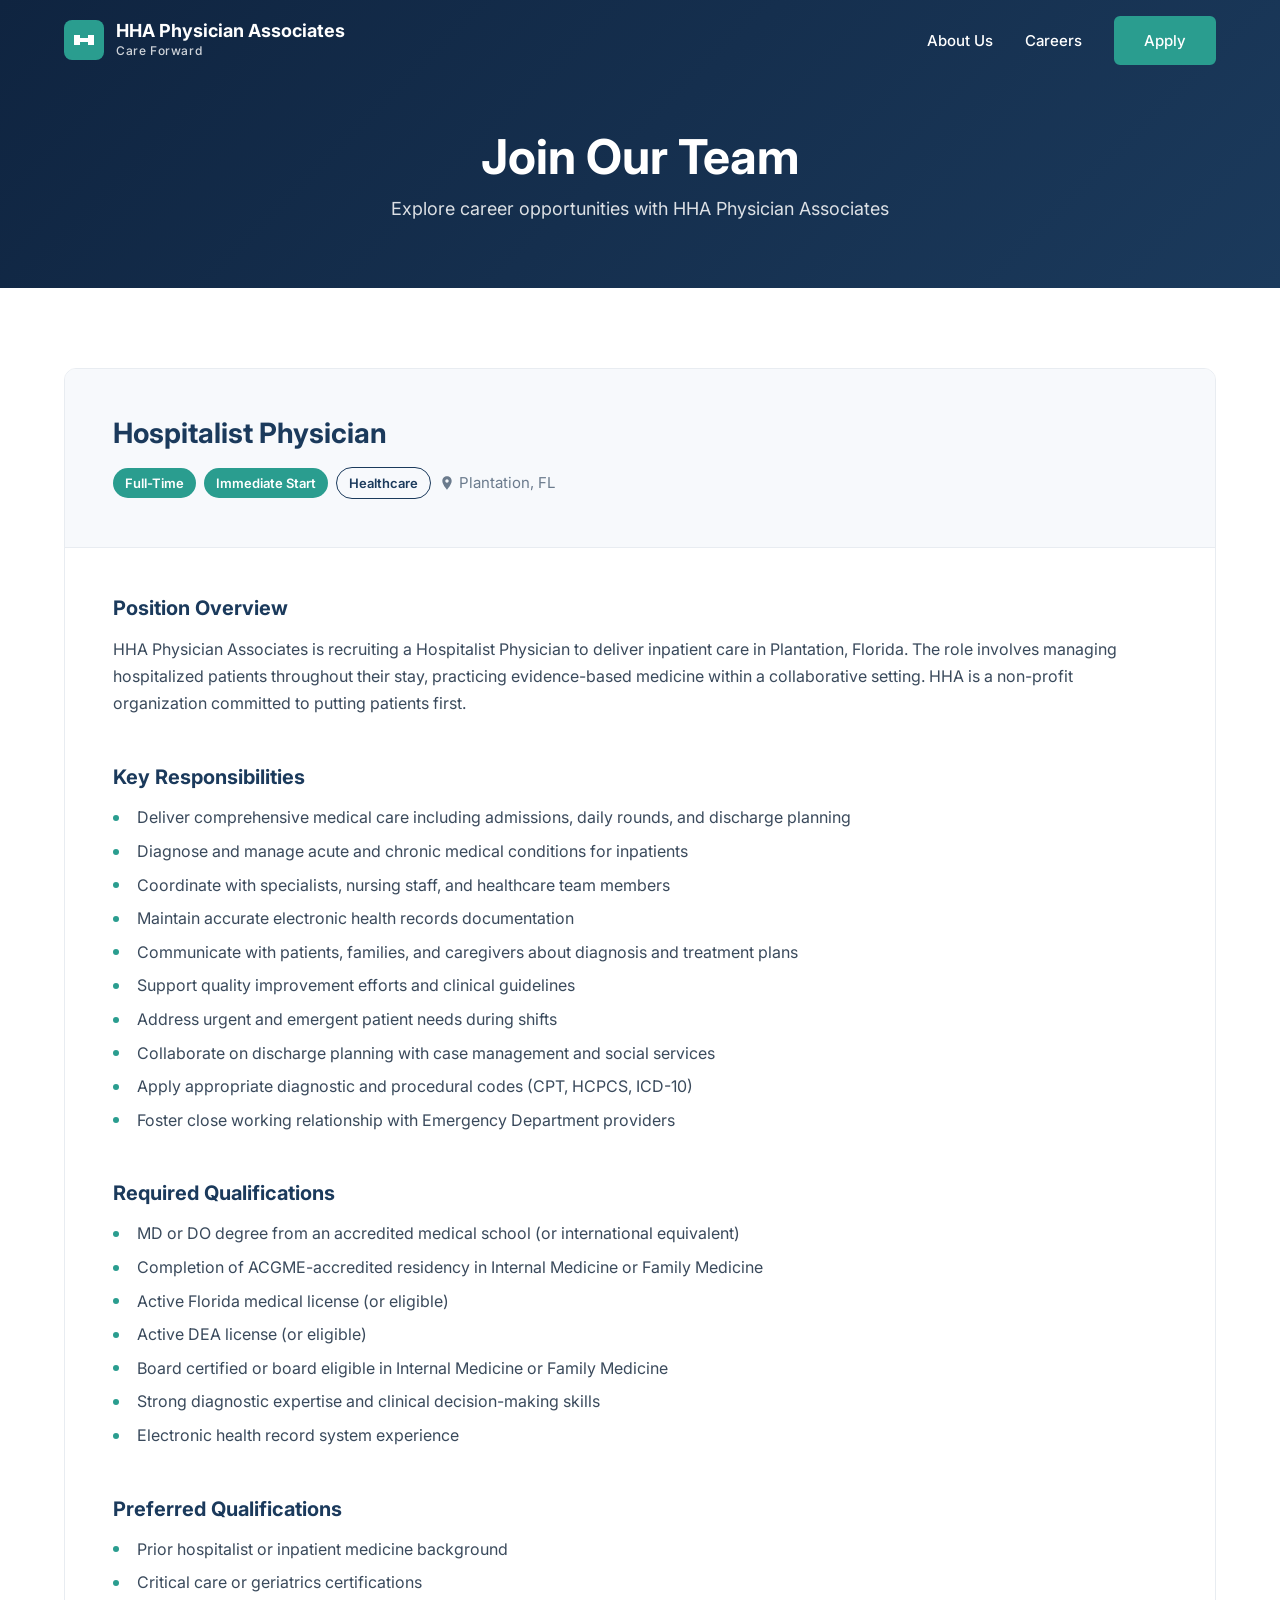
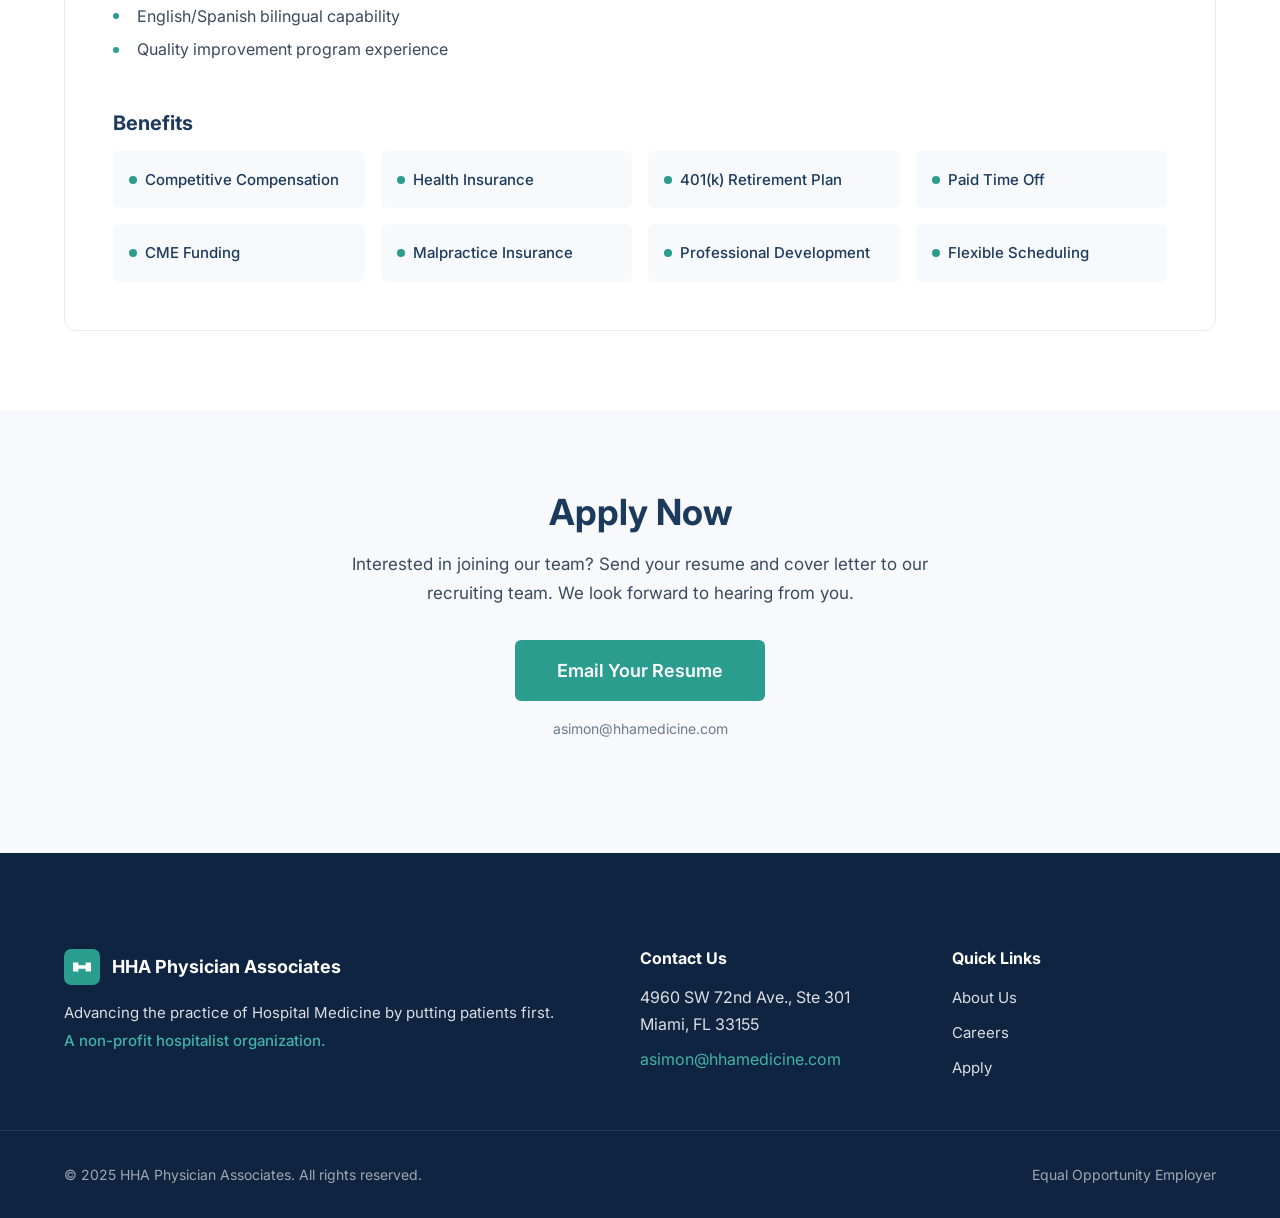
==== careers.html @ b3868b81 "Add HHA Physician Associates website Build a complete static website for HHA Physician Associates, a" ====
<!DOCTYPE html>
<html lang="en">
<head>
  <meta charset="UTF-8">
  <meta name="viewport" content="width=device-width, initial-scale=1.0">
  <meta name="description" content="Join HHA Physician Associates — a non-profit hospitalist group seeking experienced hospital medicine providers in Florida and Texas.">

  <meta property="og:title" content="Careers | HHA Physician Associates">
  <meta property="og:description" content="Join our physician-led, academically minded team. Now hiring hospitalist physicians in Florida and Texas.">
  <meta property="og:type" content="website">

  <link rel="preconnect" href="https://fonts.googleapis.com">
  <link rel="preconnect" href="https://fonts.gstatic.com" crossorigin>
  <link href="https://fonts.googleapis.com/css2?family=Inter:wght@400;500;600;700&display=swap" rel="stylesheet">

  <link rel="stylesheet" href="css/variables.css">
  <link rel="stylesheet" href="css/styles.css">
  <link rel="stylesheet" href="css/responsive.css">

  <title>Careers | HHA Physician Associates</title>
</head>
<body>
  <a href="#main-content" class="skip-link">Skip to main content</a>

  <!-- Header -->
  <header class="site-header scrolled" id="site-header">
    <div class="container header-inner">
      <a href="index.html" class="logo" aria-label="HHA Physician Associates - Home">
        <svg class="logo-icon" width="40" height="40" viewBox="0 0 40 40" fill="none" xmlns="http://www.w3.org/2000/svg" aria-hidden="true">
          <rect width="40" height="40" rx="8" fill="#2A9D8F"/>
          <path d="M10 15h6v10h-6zM24 15h6v10h-6zM16 18h8v4h-8z" fill="white"/>
        </svg>
        <div class="logo-text">
          <span class="logo-name">HHA Physician Associates</span>
          <span class="logo-tagline">Care Forward</span>
        </div>
      </a>

      <button class="nav-toggle" id="nav-toggle" aria-expanded="false" aria-controls="nav-menu" aria-label="Toggle navigation menu">
        <span class="hamburger-line"></span>
        <span class="hamburger-line"></span>
        <span class="hamburger-line"></span>
      </button>

      <nav class="main-nav" id="nav-menu" aria-label="Main navigation">
        <ul class="nav-list">
          <li><a href="index.html#about" class="nav-link">About Us</a></li>
          <li><a href="careers.html" class="nav-link">Careers</a></li>
          <li><a href="#apply" class="nav-link btn btn-accent">Apply</a></li>
        </ul>
      </nav>
    </div>
  </header>

  <main id="main-content">
    <!-- Page Hero -->
    <section class="page-hero">
      <div class="container">
        <h1>Join Our Team</h1>
        <p>Explore career opportunities with HHA Physician Associates</p>
      </div>
    </section>

    <!-- Job Posting -->
    <section class="job-posting">
      <div class="container">
        <article class="job-card">
          <div class="job-header">
            <h2>Hospitalist Physician</h2>
            <div class="job-meta">
              <span class="badge">Full-Time</span>
              <span class="badge">Immediate Start</span>
              <span class="badge badge-outline">Healthcare</span>
              <span class="job-location">
                <svg width="16" height="16" viewBox="0 0 24 24" fill="none" aria-hidden="true">
                  <path d="M12 2C8.13 2 5 5.13 5 9c0 5.25 7 13 7 13s7-7.75 7-13c0-3.87-3.13-7-7-7zm0 9.5c-1.38 0-2.5-1.12-2.5-2.5s1.12-2.5 2.5-2.5 2.5 1.12 2.5 2.5-1.12 2.5-2.5 2.5z" fill="#6B7B8D"/>
                </svg>
                Plantation, FL
              </span>
            </div>
          </div>

          <div class="job-body">
            <h3>Position Overview</h3>
            <p style="color: var(--color-dark-gray); margin-bottom: var(--space-lg); line-height: 1.7;">
              HHA Physician Associates is recruiting a Hospitalist Physician to deliver inpatient care in Plantation, Florida. The role involves managing hospitalized patients throughout their stay, practicing evidence-based medicine within a collaborative setting. HHA is a non-profit organization committed to putting patients first.
            </p>

            <h3>Key Responsibilities</h3>
            <ul>
              <li>Deliver comprehensive medical care including admissions, daily rounds, and discharge planning</li>
              <li>Diagnose and manage acute and chronic medical conditions for inpatients</li>
              <li>Coordinate with specialists, nursing staff, and healthcare team members</li>
              <li>Maintain accurate electronic health records documentation</li>
              <li>Communicate with patients, families, and caregivers about diagnosis and treatment plans</li>
              <li>Support quality improvement efforts and clinical guidelines</li>
              <li>Address urgent and emergent patient needs during shifts</li>
              <li>Collaborate on discharge planning with case management and social services</li>
              <li>Apply appropriate diagnostic and procedural codes (CPT, HCPCS, ICD-10)</li>
              <li>Foster close working relationship with Emergency Department providers</li>
            </ul>

            <h3>Required Qualifications</h3>
            <ul>
              <li>MD or DO degree from an accredited medical school (or international equivalent)</li>
              <li>Completion of ACGME-accredited residency in Internal Medicine or Family Medicine</li>
              <li>Active Florida medical license (or eligible)</li>
              <li>Active DEA license (or eligible)</li>
              <li>Board certified or board eligible in Internal Medicine or Family Medicine</li>
              <li>Strong diagnostic expertise and clinical decision-making skills</li>
              <li>Electronic health record system experience</li>
            </ul>

            <h3>Preferred Qualifications</h3>
            <ul>
              <li>Prior hospitalist or inpatient medicine background</li>
              <li>Critical care or geriatrics certifications</li>
              <li>English/Spanish bilingual capability</li>
              <li>Quality improvement program experience</li>
            </ul>

            <h3>Benefits</h3>
            <div class="benefits-grid">
              <div class="benefit-item">Competitive Compensation</div>
              <div class="benefit-item">Health Insurance</div>
              <div class="benefit-item">401(k) Retirement Plan</div>
              <div class="benefit-item">Paid Time Off</div>
              <div class="benefit-item">CME Funding</div>
              <div class="benefit-item">Malpractice Insurance</div>
              <div class="benefit-item">Professional Development</div>
              <div class="benefit-item">Flexible Scheduling</div>
            </div>
          </div>
        </article>
      </div>
    </section>

    <!-- Apply Section -->
    <section class="apply-section" id="apply">
      <div class="container">
        <div class="apply-content">
          <h2>Apply Now</h2>
          <p>Interested in joining our team? Send your resume and cover letter to our recruiting team. We look forward to hearing from you.</p>
          <a href="mailto:asimon@hhamedicine.com?subject=Hospitalist%20Physician%20Application" class="btn btn-accent btn-lg">
            Email Your Resume
          </a>
          <p style="margin-top: var(--space-md); font-size: 0.875rem; color: var(--color-medium-gray);">
            asimon@hhamedicine.com
          </p>
        </div>
      </div>
    </section>
  </main>

  <!-- Footer -->
  <footer class="site-footer">
    <div class="container footer-grid">
      <div class="footer-brand">
        <a href="index.html" class="footer-logo" aria-label="HHA Physician Associates - Home">
          <svg class="logo-icon" width="36" height="36" viewBox="0 0 40 40" fill="none" xmlns="http://www.w3.org/2000/svg" aria-hidden="true">
            <rect width="40" height="40" rx="8" fill="#2A9D8F"/>
            <path d="M10 15h6v10h-6zM24 15h6v10h-6zM16 18h8v4h-8z" fill="white"/>
          </svg>
          <span>HHA Physician Associates</span>
        </a>
        <p>Advancing the practice of Hospital Medicine by putting patients first.</p>
        <p class="footer-nonprofit">A non-profit hospitalist organization.</p>
      </div>
      <div class="footer-contact">
        <h4>Contact Us</h4>
        <address>
          4960 SW 72nd Ave., Ste 301<br>
          Miami, FL 33155
        </address>
        <a href="mailto:asimon@hhamedicine.com">asimon@hhamedicine.com</a>
      </div>
      <div class="footer-links">
        <h4>Quick Links</h4>
        <ul>
          <li><a href="index.html#about">About Us</a></li>
          <li><a href="careers.html">Careers</a></li>
          <li><a href="#apply">Apply</a></li>
        </ul>
      </div>
    </div>
    <div class="footer-bottom">
      <div class="container footer-bottom-inner">
        <p>&copy; 2025 HHA Physician Associates. All rights reserved.</p>
        <p>Equal Opportunity Employer</p>
      </div>
    </div>
  </footer>

  <script src="js/main.js"></script>
</body>
</html>
---- css/variables.css ----
:root {
  /* Primary - Deep medical blue */
  --color-primary: #1B3A5C;
  --color-primary-light: #2A5A8C;
  --color-primary-dark: #0F2440;

  /* Accent - Teal */
  --color-accent: #2A9D8F;
  --color-accent-light: #40B4A6;
  --color-accent-dark: #1E7A6E;

  /* Neutrals */
  --color-white: #FFFFFF;
  --color-off-white: #F7F9FC;
  --color-light-gray: #E8ECF1;
  --color-medium-gray: #6B7B8D;
  --color-dark-gray: #3A4A5C;
  --color-black: #1A1A2E;

  /* Semantic */
  --color-error: #E74C3C;

  /* Typography */
  --font-heading: 'Inter', 'Segoe UI', system-ui, sans-serif;
  --font-body: 'Inter', 'Segoe UI', system-ui, sans-serif;

  /* Spacing */
  --space-xs: 0.25rem;
  --space-sm: 0.5rem;
  --space-md: 1rem;
  --space-lg: 2rem;
  --space-xl: 3rem;
  --space-2xl: 4rem;
  --space-3xl: 6rem;

  /* Container */
  --container-max: 1200px;
  --container-padding: 1.5rem;

  /* Border radius */
  --radius-sm: 4px;
  --radius-md: 6px;
  --radius-lg: 12px;

  /* Shadows */
  --shadow-sm: 0 1px 3px rgba(0, 0, 0, 0.08);
  --shadow-md: 0 4px 12px rgba(0, 0, 0, 0.1);
  --shadow-lg: 0 8px 30px rgba(0, 0, 0, 0.12);
}
---- css/styles.css ----
/* ============================================
   Reset
   ============================================ */
*, *::before, *::after {
  box-sizing: border-box;
  margin: 0;
  padding: 0;
}

html {
  scroll-behavior: smooth;
  scroll-padding-top: 80px;
}

body {
  font-family: var(--font-body);
  font-size: 1rem;
  line-height: 1.7;
  color: var(--color-black);
  background-color: var(--color-white);
  -webkit-font-smoothing: antialiased;
  -moz-osx-font-smoothing: grayscale;
}

img {
  max-width: 100%;
  height: auto;
  display: block;
}

a {
  color: inherit;
  text-decoration: none;
}

ul {
  list-style: none;
}

h1, h2, h3, h4, h5, h6 {
  font-family: var(--font-heading);
  line-height: 1.2;
  color: var(--color-primary);
}

/* ============================================
   Utilities
   ============================================ */
.container {
  max-width: var(--container-max);
  margin-inline: auto;
  padding-inline: var(--container-padding);
}

.container.narrow {
  max-width: 700px;
}

.skip-link {
  position: absolute;
  top: -100%;
  left: 16px;
  background: var(--color-primary);
  color: var(--color-white);
  padding: 0.75rem 1.5rem;
  border-radius: var(--radius-md);
  z-index: 1000;
  font-weight: 600;
}

.skip-link:focus {
  top: 16px;
}

.section-label {
  display: block;
  font-size: 0.875rem;
  font-weight: 600;
  text-transform: uppercase;
  letter-spacing: 0.1em;
  color: var(--color-accent);
  margin-bottom: var(--space-sm);
}

.section-label-center {
  text-align: center;
}

.section-title-center {
  text-align: center;
  margin-bottom: var(--space-2xl);
}

/* ============================================
   Buttons
   ============================================ */
.btn {
  display: inline-flex;
  align-items: center;
  justify-content: center;
  gap: 0.5rem;
  padding: 0.75rem 1.75rem;
  border-radius: var(--radius-md);
  font-weight: 600;
  font-size: 0.9375rem;
  font-family: var(--font-body);
  text-decoration: none;
  transition: all 0.2s ease;
  cursor: pointer;
  border: 2px solid transparent;
  line-height: 1.4;
}

.btn-lg {
  padding: 0.875rem 2.25rem;
  font-size: 1.0625rem;
}

.btn-accent {
  background: var(--color-accent);
  color: var(--color-white);
  border-color: var(--color-accent);
}

.btn-accent:hover,
.btn-accent:focus-visible {
  background: var(--color-accent-dark);
  border-color: var(--color-accent-dark);
}

.btn-outline {
  background: transparent;
  color: var(--color-primary);
  border-color: var(--color-primary);
}

.btn-outline:hover,
.btn-outline:focus-visible {
  background: var(--color-primary);
  color: var(--color-white);
}

.btn-outline-white {
  background: transparent;
  color: var(--color-white);
  border-color: var(--color-white);
}

.btn-outline-white:hover,
.btn-outline-white:focus-visible {
  background: var(--color-white);
  color: var(--color-primary);
}

/* ============================================
   Header
   ============================================ */
.site-header {
  position: fixed;
  top: 0;
  left: 0;
  right: 0;
  z-index: 100;
  background: transparent;
  transition: background 0.3s ease, box-shadow 0.3s ease;
}

.site-header.scrolled {
  background: var(--color-white);
  box-shadow: var(--shadow-sm);
}

.site-header.scrolled .logo-name,
.site-header.scrolled .logo-tagline {
  color: var(--color-primary);
}

.site-header.scrolled .nav-link {
  color: var(--color-black);
}

.site-header.scrolled .nav-link:hover,
.site-header.scrolled .nav-link:focus-visible {
  color: var(--color-accent);
}

.site-header.scrolled .nav-link.btn.btn-accent {
  color: var(--color-white);
}

.site-header.scrolled .hamburger-line {
  background: var(--color-primary);
}

.header-inner {
  display: flex;
  align-items: center;
  justify-content: space-between;
  padding-block: 1rem;
}

/* Logo */
.logo {
  display: flex;
  align-items: center;
  gap: 0.75rem;
  text-decoration: none;
  z-index: 101;
}

.logo-text {
  display: flex;
  flex-direction: column;
}

.logo-name {
  font-size: 1.125rem;
  font-weight: 700;
  color: var(--color-white);
  line-height: 1.2;
  transition: color 0.3s ease;
}

.logo-tagline {
  font-size: 0.75rem;
  font-weight: 500;
  color: rgba(255, 255, 255, 0.8);
  letter-spacing: 0.05em;
  transition: color 0.3s ease;
}

.site-header.scrolled .logo-tagline {
  color: var(--color-accent);
}

/* Navigation */
.nav-toggle {
  display: flex;
  flex-direction: column;
  gap: 5px;
  background: none;
  border: none;
  cursor: pointer;
  padding: 8px;
  z-index: 101;
}

.hamburger-line {
  width: 24px;
  height: 2px;
  background: var(--color-white);
  transition: all 0.3s ease;
}

.nav-open .hamburger-line:nth-child(1) {
  transform: rotate(45deg) translate(5px, 5px);
}

.nav-open .hamburger-line:nth-child(2) {
  opacity: 0;
}

.nav-open .hamburger-line:nth-child(3) {
  transform: rotate(-45deg) translate(5px, -5px);
}

.main-nav {
  display: none;
}

.nav-list {
  display: flex;
  flex-direction: column;
  align-items: center;
  gap: var(--space-lg);
}

.nav-link {
  font-weight: 500;
  font-size: 1rem;
  color: var(--color-white);
  transition: color 0.2s ease;
}

.nav-link:hover,
.nav-link:focus-visible {
  color: var(--color-accent-light);
}

/* Mobile nav open state */
.nav-open .main-nav {
  display: flex;
  position: fixed;
  top: 0;
  left: 0;
  right: 0;
  bottom: 0;
  background: var(--color-primary-dark);
  align-items: center;
  justify-content: center;
  z-index: 100;
}

.nav-open .nav-link {
  font-size: 1.5rem;
  color: var(--color-white);
}

.nav-open .hamburger-line {
  background: var(--color-white);
}

/* ============================================
   Hero
   ============================================ */
.hero {
  position: relative;
  min-height: 100vh;
  display: flex;
  align-items: center;
  background: linear-gradient(135deg, var(--color-primary-dark) 0%, var(--color-primary) 50%, var(--color-primary-light) 100%);
  overflow: hidden;
}

.hero-overlay {
  position: absolute;
  inset: 0;
  background: url('data:image/svg+xml,<svg xmlns="http://www.w3.org/2000/svg" viewBox="0 0 1440 320"><path fill="rgba(255,255,255,0.03)" d="M0,96L48,112C96,128,192,160,288,160C384,160,480,128,576,122.7C672,117,768,139,864,149.3C960,160,1056,160,1152,138.7C1248,117,1344,75,1392,53.3L1440,32L1440,320L1392,320C1344,320,1248,320,1152,320C1056,320,960,320,864,320C768,320,672,320,576,320C480,320,384,320,288,320C192,320,96,320,48,320L0,320Z"></path></svg>') no-repeat bottom;
  background-size: cover;
  opacity: 0.5;
}

.hero-content {
  position: relative;
  z-index: 1;
  max-width: 750px;
  padding-block: 8rem 6rem;
}

.hero h1 {
  font-size: clamp(2.25rem, 5vw, 3.75rem);
  font-weight: 700;
  color: var(--color-white);
  margin-bottom: var(--space-md);
  line-height: 1.15;
}

.hero-tagline {
  font-size: clamp(1.125rem, 2vw, 1.375rem);
  color: rgba(255, 255, 255, 0.9);
  margin-bottom: var(--space-xl);
  line-height: 1.6;
}

.hero-actions {
  display: flex;
  flex-wrap: wrap;
  gap: var(--space-md);
}

/* ============================================
   About Section
   ============================================ */
.about {
  padding: var(--space-3xl) 0;
  background: var(--color-off-white);
}

.two-column {
  display: grid;
  grid-template-columns: 1fr;
  gap: var(--space-2xl);
  align-items: center;
}

.about h2 {
  font-size: clamp(1.75rem, 3.5vw, 2.5rem);
  margin-bottom: var(--space-lg);
}

.about p {
  margin-bottom: var(--space-md);
  color: var(--color-dark-gray);
  font-size: 1.0625rem;
}

.about blockquote {
  border-left: 4px solid var(--color-accent);
  padding-left: var(--space-lg);
  margin-top: var(--space-lg);
  font-style: italic;
}

.about blockquote p {
  font-size: 1.1875rem;
  color: var(--color-primary);
  line-height: 1.6;
  margin-bottom: 0;
}

/* Image placeholder */
.image-placeholder {
  background: linear-gradient(135deg, var(--color-light-gray) 0%, var(--color-off-white) 100%);
  border-radius: var(--radius-lg);
  display: flex;
  flex-direction: column;
  align-items: center;
  justify-content: center;
  gap: var(--space-md);
  min-height: 350px;
  color: var(--color-medium-gray);
  font-size: 0.875rem;
  border: 2px dashed var(--color-light-gray);
}

/* ============================================
   Values Section
   ============================================ */
.values {
  padding: var(--space-3xl) 0;
  background: var(--color-white);
}

.values h2 {
  font-size: clamp(1.75rem, 3.5vw, 2.5rem);
}

.values-grid {
  display: grid;
  grid-template-columns: 1fr;
  gap: var(--space-lg);
}

.value-card {
  background: var(--color-white);
  border: 1px solid var(--color-light-gray);
  border-radius: var(--radius-lg);
  padding: var(--space-xl);
  transition: transform 0.2s ease, box-shadow 0.2s ease;
}

.value-card:hover {
  transform: translateY(-4px);
  box-shadow: var(--shadow-lg);
}

.value-icon {
  margin-bottom: var(--space-md);
}

.value-card h3 {
  font-size: 1.25rem;
  margin-bottom: var(--space-sm);
  color: var(--color-primary);
}

.value-card p {
  color: var(--color-dark-gray);
  font-size: 0.9375rem;
  line-height: 1.7;
}

/* ============================================
   Join Section
   ============================================ */
.join {
  padding: var(--space-3xl) 0;
  background: var(--color-off-white);
}

.join h2 {
  font-size: clamp(1.75rem, 3.5vw, 2.5rem);
  margin-bottom: var(--space-lg);
}

.join p {
  margin-bottom: var(--space-md);
  color: var(--color-dark-gray);
  font-size: 1.0625rem;
}

.join-actions {
  display: flex;
  flex-wrap: wrap;
  gap: var(--space-md);
  margin-top: var(--space-lg);
}

.two-column.reverse {
  direction: ltr;
}

/* ============================================
   Footer
   ============================================ */
.site-footer {
  background: var(--color-primary-dark);
  color: rgba(255, 255, 255, 0.85);
  padding-top: var(--space-3xl);
}

.footer-grid {
  display: grid;
  grid-template-columns: 1fr;
  gap: var(--space-xl);
  padding-bottom: var(--space-xl);
}

.footer-logo {
  display: flex;
  align-items: center;
  gap: 0.75rem;
  font-size: 1.125rem;
  font-weight: 700;
  color: var(--color-white);
  margin-bottom: var(--space-md);
}

.footer-brand p {
  font-size: 0.9375rem;
  line-height: 1.6;
  margin-bottom: var(--space-xs);
}

.footer-nonprofit {
  color: var(--color-accent-light);
  font-weight: 500;
}

.footer-contact h4,
.footer-links h4 {
  color: var(--color-white);
  font-size: 1rem;
  margin-bottom: var(--space-md);
}

.footer-contact address {
  font-style: normal;
  margin-bottom: var(--space-sm);
  line-height: 1.7;
}

.footer-contact a {
  color: var(--color-accent-light);
  transition: color 0.2s ease;
}

.footer-contact a:hover {
  color: var(--color-white);
}

.footer-links ul {
  display: flex;
  flex-direction: column;
  gap: var(--space-sm);
}

.footer-links a {
  color: rgba(255, 255, 255, 0.85);
  transition: color 0.2s ease;
  font-size: 0.9375rem;
}

.footer-links a:hover {
  color: var(--color-accent-light);
}

.footer-bottom {
  border-top: 1px solid rgba(255, 255, 255, 0.1);
  padding: var(--space-lg) 0;
}

.footer-bottom-inner {
  display: flex;
  flex-direction: column;
  gap: var(--space-xs);
  font-size: 0.875rem;
  color: rgba(255, 255, 255, 0.6);
}

/* ============================================
   Careers Page Styles
   ============================================ */
.page-hero {
  background: linear-gradient(135deg, var(--color-primary-dark) 0%, var(--color-primary) 100%);
  padding: 8rem 0 4rem;
  text-align: center;
}

.page-hero h1 {
  font-size: clamp(2rem, 4vw, 3rem);
  color: var(--color-white);
  margin-bottom: var(--space-sm);
}

.page-hero p {
  color: rgba(255, 255, 255, 0.85);
  font-size: 1.125rem;
}

/* Job posting */
.job-posting {
  padding: var(--space-3xl) 0;
}

.job-card {
  background: var(--color-white);
  border: 1px solid var(--color-light-gray);
  border-radius: var(--radius-lg);
  overflow: hidden;
}

.job-header {
  background: var(--color-off-white);
  padding: var(--space-xl);
  border-bottom: 1px solid var(--color-light-gray);
}

.job-header h2 {
  font-size: 1.75rem;
  margin-bottom: var(--space-md);
}

.job-meta {
  display: flex;
  flex-wrap: wrap;
  gap: var(--space-sm);
  align-items: center;
}

.badge {
  display: inline-block;
  background: var(--color-accent);
  color: var(--color-white);
  padding: 0.25rem 0.75rem;
  border-radius: 20px;
  font-size: 0.8125rem;
  font-weight: 600;
}

.badge-outline {
  background: transparent;
  border: 1px solid var(--color-primary);
  color: var(--color-primary);
}

.job-location {
  display: flex;
  align-items: center;
  gap: 0.25rem;
  color: var(--color-medium-gray);
  font-size: 0.9375rem;
}

.job-body {
  padding: var(--space-xl);
}

.job-body h3 {
  font-size: 1.25rem;
  margin-bottom: var(--space-md);
  margin-top: var(--space-xl);
  color: var(--color-primary);
}

.job-body h3:first-child {
  margin-top: 0;
}

.job-body ul {
  list-style: none;
  padding: 0;
}

.job-body li {
  position: relative;
  padding-left: 1.5rem;
  margin-bottom: var(--space-sm);
  color: var(--color-dark-gray);
  line-height: 1.6;
}

.job-body li::before {
  content: "";
  position: absolute;
  left: 0;
  top: 0.6em;
  width: 6px;
  height: 6px;
  border-radius: 50%;
  background: var(--color-accent);
}

/* Benefits grid */
.benefits-grid {
  display: grid;
  grid-template-columns: repeat(2, 1fr);
  gap: var(--space-md);
  margin-top: var(--space-md);
}

.benefit-item {
  display: flex;
  align-items: center;
  gap: 0.5rem;
  padding: var(--space-md);
  background: var(--color-off-white);
  border-radius: var(--radius-md);
  font-weight: 500;
  font-size: 0.9375rem;
  color: var(--color-primary);
}

.benefit-item::before {
  content: "";
  display: inline-block;
  width: 8px;
  height: 8px;
  border-radius: 50%;
  background: var(--color-accent);
  flex-shrink: 0;
}

/* Apply section */
.apply-section {
  padding: var(--space-3xl) 0;
  background: var(--color-off-white);
}

.apply-content {
  text-align: center;
  max-width: 600px;
  margin: 0 auto;
}

.apply-content h2 {
  font-size: clamp(1.75rem, 3vw, 2.25rem);
  margin-bottom: var(--space-md);
}

.apply-content p {
  color: var(--color-dark-gray);
  margin-bottom: var(--space-lg);
  font-size: 1.0625rem;
}

.apply-content .btn {
  font-size: 1.125rem;
  padding: 1rem 2.5rem;
}

/* ============================================
   Animations
   ============================================ */
@media (prefers-reduced-motion: reduce) {
  *, *::before, *::after {
    animation-duration: 0.01ms !important;
    transition-duration: 0.01ms !important;
    scroll-behavior: auto !important;
  }
}
---- css/responsive.css ----
/* ============================================
   Responsive Styles - Mobile First
   ============================================ */

/* ---- Tablet (768px+) ---- */
@media (min-width: 768px) {
  /* Navigation */
  .nav-toggle {
    display: none;
  }

  .main-nav {
    display: flex;
  }

  .nav-list {
    flex-direction: row;
    gap: var(--space-lg);
  }

  .nav-link {
    font-size: 0.9375rem;
  }

  /* Two-column layout */
  .two-column {
    grid-template-columns: 1fr 1fr;
  }

  .two-column.reverse {
    grid-template-columns: 1fr 1fr;
  }

  .two-column.reverse .text-content {
    order: 2;
  }

  .two-column.reverse .image-content {
    order: 1;
  }

  /* Values grid */
  .values-grid {
    grid-template-columns: repeat(2, 1fr);
  }

  /* Footer */
  .footer-grid {
    grid-template-columns: 2fr 1fr 1fr;
  }

  .footer-bottom-inner {
    flex-direction: row;
    justify-content: space-between;
  }

  /* Benefits grid */
  .benefits-grid {
    grid-template-columns: repeat(2, 1fr);
  }
}

/* ---- Desktop (1024px+) ---- */
@media (min-width: 1024px) {
  /* Values grid */
  .values-grid {
    grid-template-columns: repeat(3, 1fr);
  }

  /* Hero */
  .hero-content {
    padding-block: 10rem 8rem;
  }

  /* Sections */
  .about,
  .values,
  .join,
  .job-posting,
  .apply-section {
    padding: 5rem 0;
  }

  /* Benefits grid on desktop */
  .benefits-grid {
    grid-template-columns: repeat(4, 1fr);
  }
}

/* ---- Large Desktop (1440px+) ---- */
@media (min-width: 1440px) {
  .container {
    padding-inline: 2rem;
  }
}
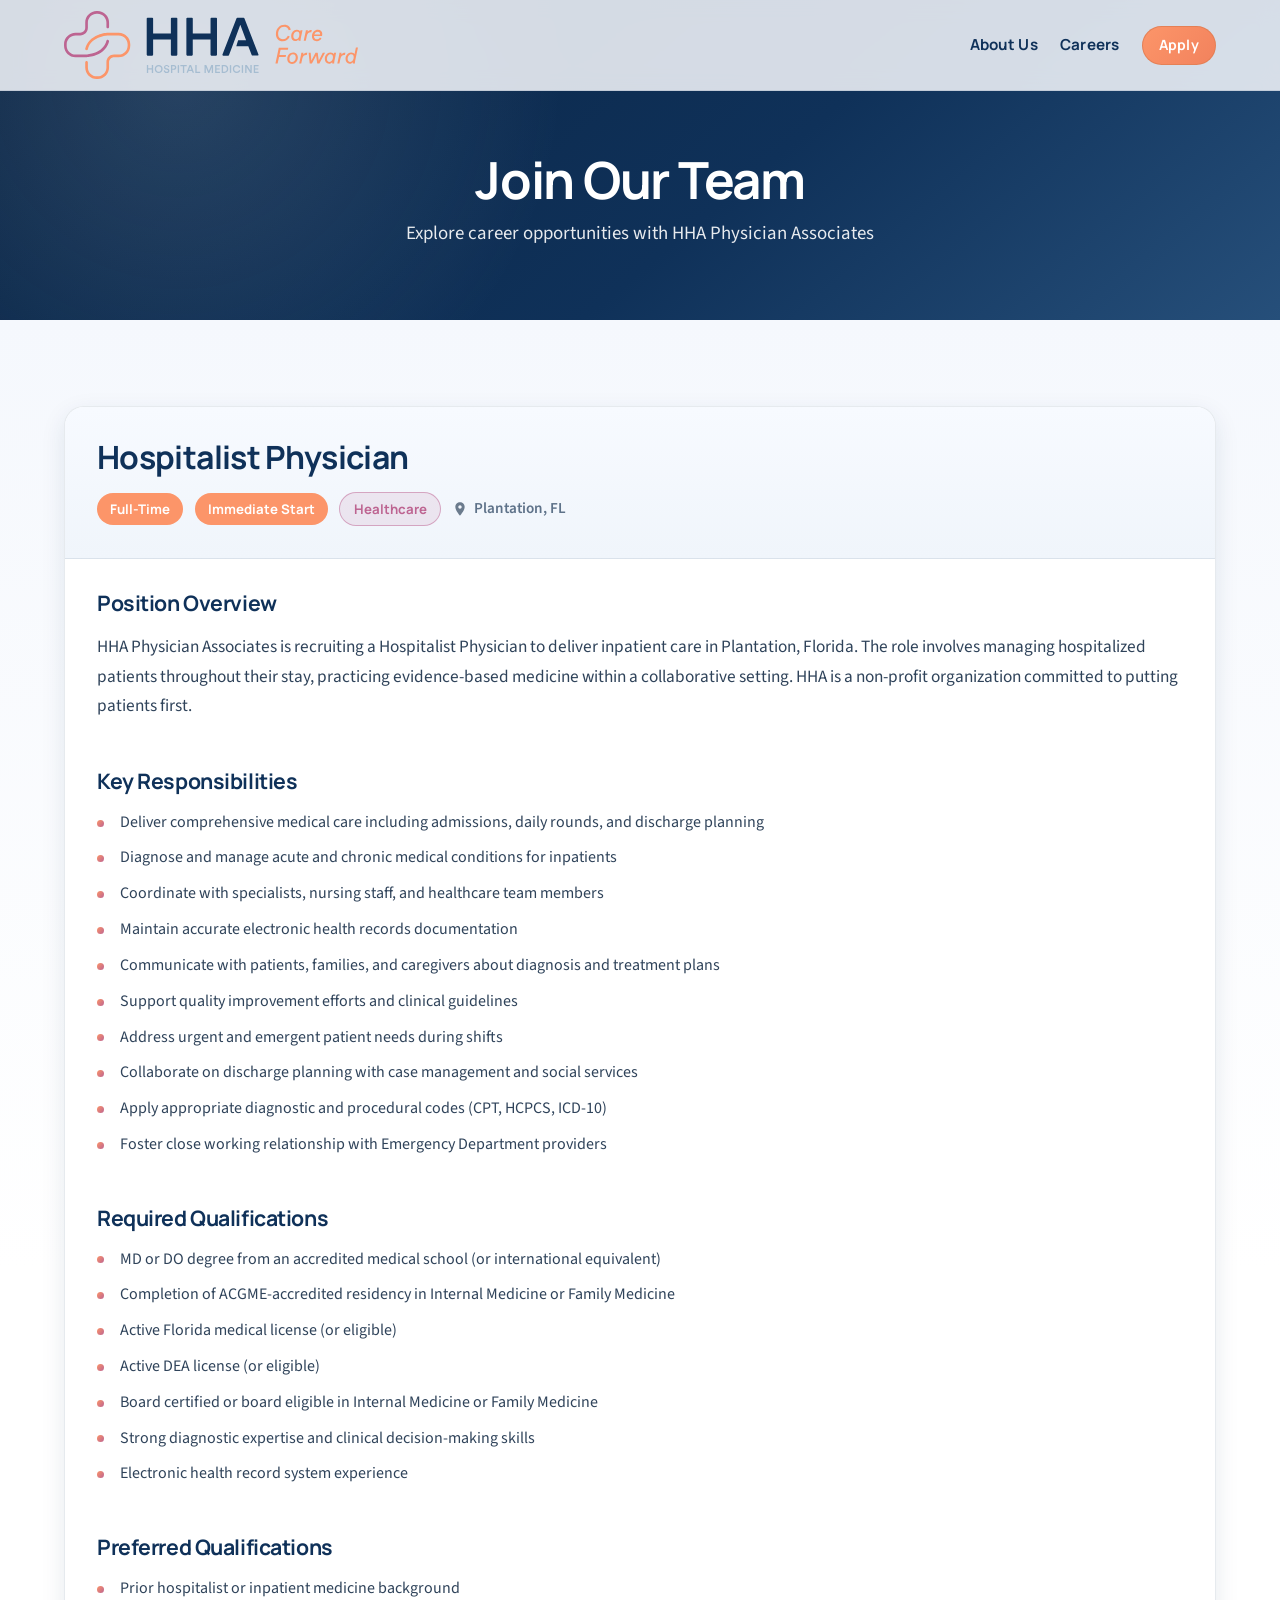
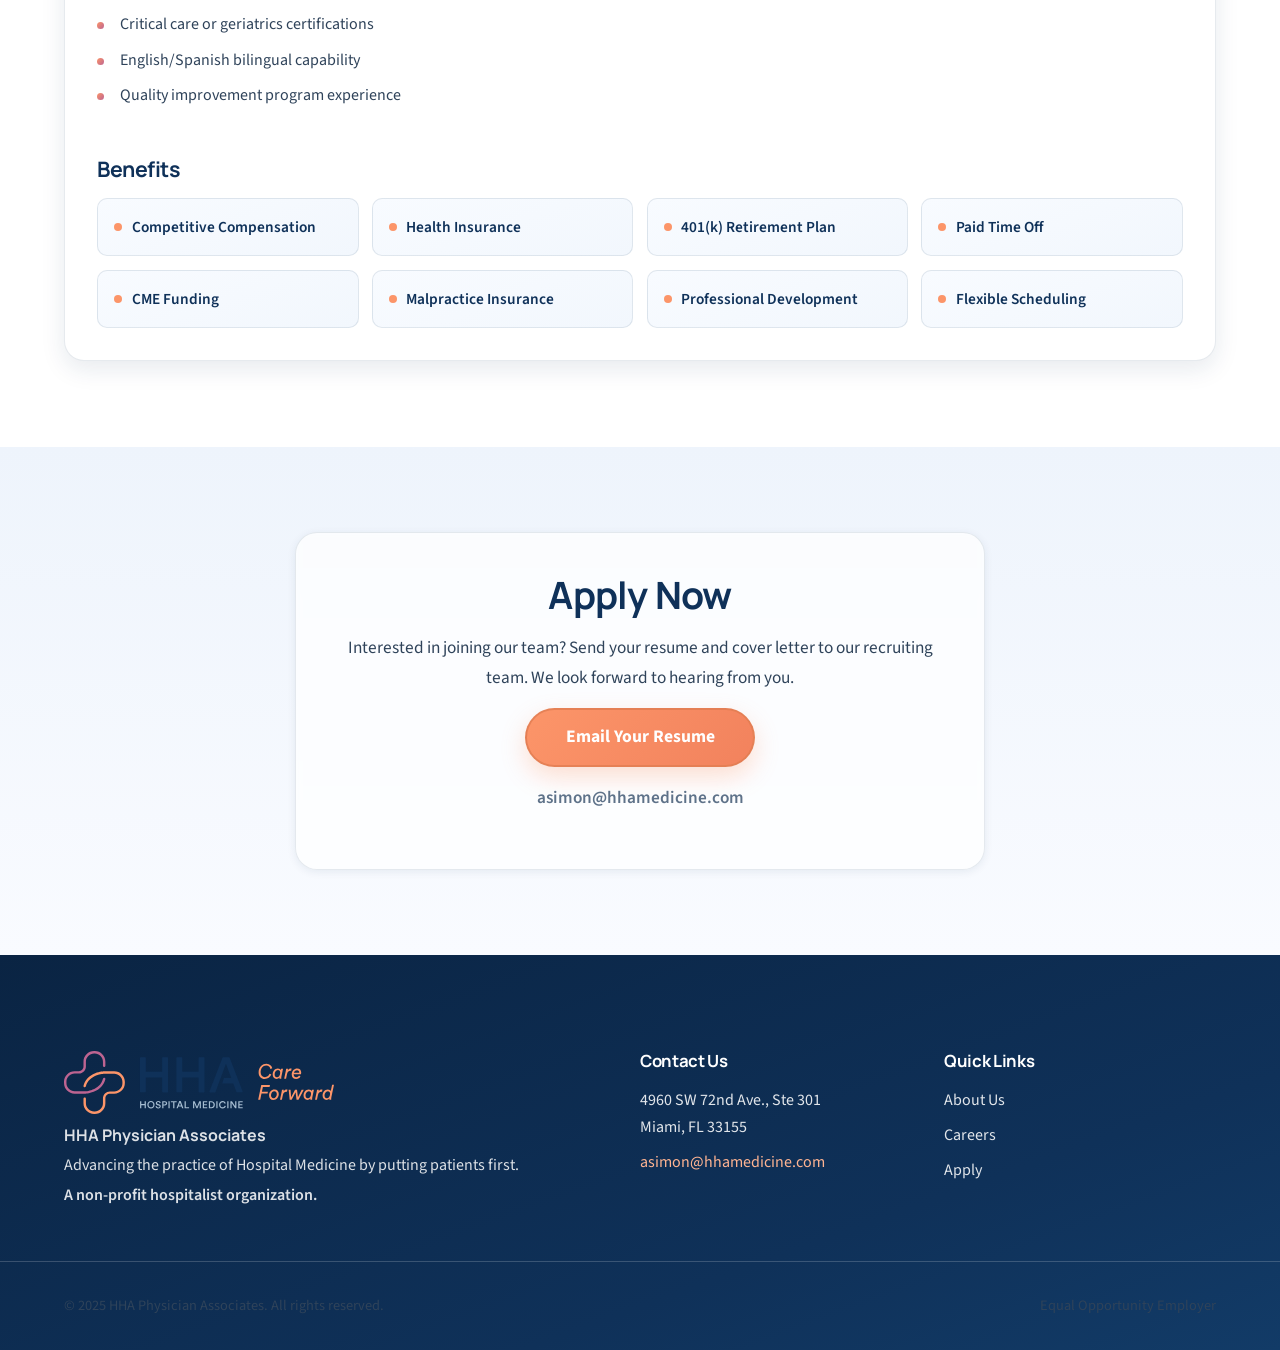
==== commit 8b5bcd43: "Add official HHA logo and professional clinical website refresh" ====
--- a/careers.html
+++ b/careers.html
@@ -11,7 +11,7 @@
 
   <link rel="preconnect" href="https://fonts.googleapis.com">
   <link rel="preconnect" href="https://fonts.gstatic.com" crossorigin>
-  <link href="https://fonts.googleapis.com/css2?family=Inter:wght@400;500;600;700&display=swap" rel="stylesheet">
+  <link href="https://fonts.googleapis.com/css2?family=Manrope:wght@600;700;800&family=Source+Sans+3:wght@400;500;600;700&display=swap" rel="stylesheet">
 
   <link rel="stylesheet" href="css/variables.css">
   <link rel="stylesheet" href="css/styles.css">
@@ -26,14 +26,7 @@
   <header class="site-header scrolled" id="site-header">
     <div class="container header-inner">
       <a href="index.html" class="logo" aria-label="HHA Physician Associates - Home">
-        <svg class="logo-icon" width="40" height="40" viewBox="0 0 40 40" fill="none" xmlns="http://www.w3.org/2000/svg" aria-hidden="true">
-          <rect width="40" height="40" rx="8" fill="#2A9D8F"/>
-          <path d="M10 15h6v10h-6zM24 15h6v10h-6zM16 18h8v4h-8z" fill="white"/>
-        </svg>
-        <div class="logo-text">
-          <span class="logo-name">HHA Physician Associates</span>
-          <span class="logo-tagline">Care Forward</span>
-        </div>
+        <img src="assets/images/HHA_LOGO.svg" class="logo-image" alt="HHA Physician Associates logo">
       </a>
 
       <button class="nav-toggle" id="nav-toggle" aria-expanded="false" aria-controls="nav-menu" aria-label="Toggle navigation menu">
@@ -82,7 +75,7 @@
 
           <div class="job-body">
             <h3>Position Overview</h3>
-            <p style="color: var(--color-dark-gray); margin-bottom: var(--space-lg); line-height: 1.7;">
+            <p class="job-intro">
               HHA Physician Associates is recruiting a Hospitalist Physician to deliver inpatient care in Plantation, Florida. The role involves managing hospitalized patients throughout their stay, practicing evidence-based medicine within a collaborative setting. HHA is a non-profit organization committed to putting patients first.
             </p>
 
@@ -144,7 +137,7 @@
           <a href="mailto:asimon@hhamedicine.com?subject=Hospitalist%20Physician%20Application" class="btn btn-accent btn-lg">
             Email Your Resume
           </a>
-          <p style="margin-top: var(--space-md); font-size: 0.875rem; color: var(--color-medium-gray);">
+          <p class="apply-email">
             asimon@hhamedicine.com
           </p>
         </div>
@@ -157,12 +150,9 @@
     <div class="container footer-grid">
       <div class="footer-brand">
         <a href="index.html" class="footer-logo" aria-label="HHA Physician Associates - Home">
-          <svg class="logo-icon" width="36" height="36" viewBox="0 0 40 40" fill="none" xmlns="http://www.w3.org/2000/svg" aria-hidden="true">
-            <rect width="40" height="40" rx="8" fill="#2A9D8F"/>
-            <path d="M10 15h6v10h-6zM24 15h6v10h-6zM16 18h8v4h-8z" fill="white"/>
-          </svg>
-          <span>HHA Physician Associates</span>
+          <img src="assets/images/HHA_LOGO.svg" class="footer-logo-image" alt="HHA Physician Associates logo">
         </a>
+        <p class="footer-brand-name">HHA Physician Associates</p>
         <p>Advancing the practice of Hospital Medicine by putting patients first.</p>
         <p class="footer-nonprofit">A non-profit hospitalist organization.</p>
       </div>
--- a/css/variables.css
+++ b/css/variables.css
@@ -1,28 +1,31 @@
 :root {
-  /* Primary - Deep medical blue */
-  --color-primary: #1B3A5C;
-  --color-primary-light: #2A5A8C;
-  --color-primary-dark: #0F2440;
+  /* Primary - clinical navy */
+  --color-primary: #0F3159;
+  --color-primary-light: #1E4F82;
+  --color-primary-dark: #0A2443;
 
-  /* Accent - Teal */
-  --color-accent: #2A9D8F;
-  --color-accent-light: #40B4A6;
-  --color-accent-dark: #1E7A6E;
+  /* Brand accents from logo */
+  --color-accent: #FC9569;
+  --color-accent-light: #FFB492;
+  --color-accent-dark: #E27D52;
+  --color-highlight: #BD6491;
+  --color-highlight-light: #D48BB1;
 
   /* Neutrals */
   --color-white: #FFFFFF;
-  --color-off-white: #F7F9FC;
-  --color-light-gray: #E8ECF1;
-  --color-medium-gray: #6B7B8D;
-  --color-dark-gray: #3A4A5C;
-  --color-black: #1A1A2E;
+  --color-off-white: #F6F9FD;
+  --color-surface: #EEF3F9;
+  --color-light-gray: #D8E2EE;
+  --color-medium-gray: #5E7289;
+  --color-dark-gray: #2F435A;
+  --color-black: #102136;
 
   /* Semantic */
-  --color-error: #E74C3C;
+  --color-error: #D84C4C;
 
   /* Typography */
-  --font-heading: 'Inter', 'Segoe UI', system-ui, sans-serif;
-  --font-body: 'Inter', 'Segoe UI', system-ui, sans-serif;
+  --font-heading: 'Manrope', 'Segoe UI', system-ui, sans-serif;
+  --font-body: 'Source Sans 3', 'Segoe UI', system-ui, sans-serif;
 
   /* Spacing */
   --space-xs: 0.25rem;
@@ -38,12 +41,12 @@
   --container-padding: 1.5rem;
 
   /* Border radius */
-  --radius-sm: 4px;
-  --radius-md: 6px;
-  --radius-lg: 12px;
+  --radius-sm: 6px;
+  --radius-md: 10px;
+  --radius-lg: 18px;
 
   /* Shadows */
-  --shadow-sm: 0 1px 3px rgba(0, 0, 0, 0.08);
-  --shadow-md: 0 4px 12px rgba(0, 0, 0, 0.1);
-  --shadow-lg: 0 8px 30px rgba(0, 0, 0, 0.12);
+  --shadow-sm: 0 2px 8px rgba(15, 49, 89, 0.08);
+  --shadow-md: 0 8px 24px rgba(15, 49, 89, 0.1);
+  --shadow-lg: 0 20px 48px rgba(15, 49, 89, 0.14);
 }
--- a/css/styles.css
+++ b/css/styles.css
@@ -1,7 +1,9 @@
 /* ============================================
    Reset
    ============================================ */
-*, *::before, *::after {
+*,
+*::before,
+*::after {
   box-sizing: border-box;
   margin: 0;
   padding: 0;
@@ -9,7 +11,7 @@
 
 html {
   scroll-behavior: smooth;
-  scroll-padding-top: 80px;
+  scroll-padding-top: 92px;
 }
 
 body {
@@ -17,9 +19,11 @@
   font-size: 1rem;
   line-height: 1.7;
   color: var(--color-black);
-  background-color: var(--color-white);
+  background: linear-gradient(180deg, var(--color-off-white) 0%, var(--color-white) 26%, var(--color-white) 100%);
   -webkit-font-smoothing: antialiased;
   -moz-osx-font-smoothing: grayscale;
+  text-rendering: optimizeLegibility;
+  overflow-x: hidden;
 }
 
 img {
@@ -37,10 +41,29 @@
   list-style: none;
 }
 
-h1, h2, h3, h4, h5, h6 {
+h1,
+h2,
+h3,
+h4,
+h5,
+h6 {
   font-family: var(--font-heading);
-  line-height: 1.2;
+  line-height: 1.16;
   color: var(--color-primary);
+  letter-spacing: -0.02em;
+}
+
+p {
+  color: var(--color-dark-gray);
+}
+
+::selection {
+  background: rgba(189, 100, 145, 0.2);
+}
+
+:focus-visible {
+  outline: 3px solid rgba(252, 149, 105, 0.8);
+  outline-offset: 3px;
 }
 
 /* ============================================
@@ -65,7 +88,7 @@
   padding: 0.75rem 1.5rem;
   border-radius: var(--radius-md);
   z-index: 1000;
-  font-weight: 600;
+  font-weight: 700;
 }
 
 .skip-link:focus {
@@ -73,17 +96,18 @@
 }
 
 .section-label {
-  display: block;
-  font-size: 0.875rem;
-  font-weight: 600;
+  display: inline-block;
+  font-size: 0.8rem;
+  font-weight: 700;
   text-transform: uppercase;
-  letter-spacing: 0.1em;
-  color: var(--color-accent);
+  letter-spacing: 0.14em;
+  color: var(--color-highlight);
   margin-bottom: var(--space-sm);
 }
 
 .section-label-center {
   text-align: center;
+  display: block;
 }
 
 .section-title-center {
@@ -99,57 +123,68 @@
   align-items: center;
   justify-content: center;
   gap: 0.5rem;
-  padding: 0.75rem 1.75rem;
-  border-radius: var(--radius-md);
-  font-weight: 600;
-  font-size: 0.9375rem;
+  padding: 0.76rem 1.7rem;
+  border-radius: 999px;
+  font-weight: 700;
+  font-size: 0.98rem;
   font-family: var(--font-body);
   text-decoration: none;
-  transition: all 0.2s ease;
+  transition: transform 0.25s ease, box-shadow 0.25s ease, background-color 0.25s ease, border-color 0.25s ease, color 0.25s ease;
   cursor: pointer;
   border: 2px solid transparent;
-  line-height: 1.4;
+  line-height: 1.3;
+}
+
+.btn:hover {
+  transform: translateY(-1px);
+}
+
+.btn:active {
+  transform: translateY(0);
 }
 
 .btn-lg {
-  padding: 0.875rem 2.25rem;
-  font-size: 1.0625rem;
+  padding: 0.92rem 2.3rem;
+  font-size: 1.05rem;
 }
 
 .btn-accent {
-  background: var(--color-accent);
-  color: var(--color-white);
-  border-color: var(--color-accent);
+  background: linear-gradient(130deg, var(--color-accent) 0%, #f2825d 100%);
+  color: var(--color-white);
+  border-color: rgba(226, 125, 82, 0.8);
+  box-shadow: 0 10px 24px rgba(252, 149, 105, 0.3);
 }
 
 .btn-accent:hover,
 .btn-accent:focus-visible {
-  background: var(--color-accent-dark);
+  background: linear-gradient(130deg, #ff9f78 0%, var(--color-accent) 100%);
   border-color: var(--color-accent-dark);
+  box-shadow: 0 14px 28px rgba(252, 149, 105, 0.36);
 }
 
 .btn-outline {
   background: transparent;
   color: var(--color-primary);
-  border-color: var(--color-primary);
+  border-color: rgba(15, 49, 89, 0.34);
 }
 
 .btn-outline:hover,
 .btn-outline:focus-visible {
-  background: var(--color-primary);
-  color: var(--color-white);
+  background: rgba(15, 49, 89, 0.08);
+  border-color: rgba(15, 49, 89, 0.55);
 }
 
 .btn-outline-white {
-  background: transparent;
-  color: var(--color-white);
-  border-color: var(--color-white);
+  background: rgba(255, 255, 255, 0.03);
+  color: var(--color-white);
+  border-color: rgba(255, 255, 255, 0.75);
 }
 
 .btn-outline-white:hover,
 .btn-outline-white:focus-visible {
   background: var(--color-white);
-  color: var(--color-primary);
+  color: var(--color-primary-dark);
+  border-color: var(--color-white);
 }
 
 /* ============================================
@@ -160,96 +195,69 @@
   top: 0;
   left: 0;
   right: 0;
-  z-index: 100;
-  background: transparent;
-  transition: background 0.3s ease, box-shadow 0.3s ease;
+  z-index: 200;
+  background: rgba(246, 249, 253, 0.86);
+  border-bottom: 1px solid rgba(15, 49, 89, 0.1);
+  backdrop-filter: blur(10px);
+  -webkit-backdrop-filter: blur(10px);
+  transition: background-color 0.3s ease, box-shadow 0.3s ease, border-color 0.3s ease;
 }
 
 .site-header.scrolled {
-  background: var(--color-white);
+  background: rgba(255, 255, 255, 0.97);
   box-shadow: var(--shadow-sm);
-}
-
-.site-header.scrolled .logo-name,
-.site-header.scrolled .logo-tagline {
-  color: var(--color-primary);
-}
-
-.site-header.scrolled .nav-link {
-  color: var(--color-black);
-}
-
-.site-header.scrolled .nav-link:hover,
-.site-header.scrolled .nav-link:focus-visible {
-  color: var(--color-accent);
-}
-
-.site-header.scrolled .nav-link.btn.btn-accent {
-  color: var(--color-white);
-}
-
-.site-header.scrolled .hamburger-line {
+  border-bottom-color: rgba(15, 49, 89, 0.14);
+}
+
+.header-inner {
+  display: flex;
+  align-items: center;
+  justify-content: space-between;
+  gap: 0.75rem;
+  min-height: 78px;
+  padding-block: 0.65rem;
+}
+
+.logo {
+  display: inline-flex;
+  align-items: center;
+  flex-shrink: 1;
+  min-width: 0;
+  z-index: 205;
+}
+
+.logo-image {
+  width: clamp(138px, 44vw, 305px);
+  height: auto;
+}
+
+.nav-toggle {
+  display: inline-flex;
+  flex-direction: column;
+  justify-content: center;
+  align-items: center;
+  gap: 5px;
+  background: rgba(15, 49, 89, 0.08);
+  border: 1px solid rgba(15, 49, 89, 0.18);
+  border-radius: 10px;
+  cursor: pointer;
+  padding: 9px 8px;
+  z-index: 205;
+  transition: background-color 0.25s ease, border-color 0.25s ease;
+}
+
+.nav-toggle:hover,
+.nav-toggle:focus-visible {
+  background: rgba(15, 49, 89, 0.13);
+  border-color: rgba(15, 49, 89, 0.28);
+}
+
+.hamburger-line {
+  width: 23px;
+  height: 2px;
   background: var(--color-primary);
-}
-
-.header-inner {
-  display: flex;
-  align-items: center;
-  justify-content: space-between;
-  padding-block: 1rem;
-}
-
-/* Logo */
-.logo {
-  display: flex;
-  align-items: center;
-  gap: 0.75rem;
-  text-decoration: none;
-  z-index: 101;
-}
-
-.logo-text {
-  display: flex;
-  flex-direction: column;
-}
-
-.logo-name {
-  font-size: 1.125rem;
-  font-weight: 700;
-  color: var(--color-white);
-  line-height: 1.2;
-  transition: color 0.3s ease;
-}
-
-.logo-tagline {
-  font-size: 0.75rem;
-  font-weight: 500;
-  color: rgba(255, 255, 255, 0.8);
-  letter-spacing: 0.05em;
-  transition: color 0.3s ease;
-}
-
-.site-header.scrolled .logo-tagline {
-  color: var(--color-accent);
-}
-
-/* Navigation */
-.nav-toggle {
-  display: flex;
-  flex-direction: column;
-  gap: 5px;
-  background: none;
-  border: none;
-  cursor: pointer;
-  padding: 8px;
-  z-index: 101;
-}
-
-.hamburger-line {
-  width: 24px;
-  height: 2px;
-  background: var(--color-white);
-  transition: all 0.3s ease;
+  border-radius: 1px;
+  transition: transform 0.3s ease, opacity 0.3s ease, background-color 0.3s ease;
 }
 
 .nav-open .hamburger-line:nth-child(1) {
@@ -276,15 +284,28 @@
 }
 
 .nav-link {
-  font-weight: 500;
+  font-family: var(--font-heading);
+  font-weight: 700;
   font-size: 1rem;
-  color: var(--color-white);
+  color: var(--color-primary);
+  letter-spacing: 0.01em;
   transition: color 0.2s ease;
 }
 
-.nav-link:hover,
-.nav-link:focus-visible {
-  color: var(--color-accent-light);
+.nav-link:not(.btn):hover,
+.nav-link:not(.btn):focus-visible {
+  color: var(--color-highlight);
+}
+
+.main-nav .btn {
+  padding: 0.58rem 1.08rem;
+  font-size: 0.9rem;
+  border-width: 1.5px;
+  box-shadow: none;
+}
+
+.main-nav .nav-link.btn.btn-accent {
+  color: var(--color-white);
 }
 
 /* Mobile nav open state */
@@ -295,19 +316,35 @@
   left: 0;
   right: 0;
   bottom: 0;
-  background: var(--color-primary-dark);
+  background: linear-gradient(160deg, #0a2443 0%, #0f3159 56%, #3f5c7e 100%);
   align-items: center;
   justify-content: center;
-  z-index: 100;
+  z-index: 202;
+}
+
+.nav-open .nav-list {
+  gap: var(--space-xl);
 }
 
 .nav-open .nav-link {
-  font-size: 1.5rem;
-  color: var(--color-white);
+  font-size: clamp(1.25rem, 5vw, 1.65rem);
+  color: var(--color-white);
+}
+
+.nav-open .nav-link.btn.btn-accent {
+  color: var(--color-white);
+  font-size: 1.06rem;
+  padding: 0.9rem 1.7rem;
+  box-shadow: 0 12px 30px rgba(252, 149, 105, 0.35);
 }
 
 .nav-open .hamburger-line {
   background: var(--color-white);
+}
+
+.nav-open .nav-toggle {
+  background: rgba(255, 255, 255, 0.14);
+  border-color: rgba(255, 255, 255, 0.4);
 }
 
 /* ============================================
@@ -318,38 +355,48 @@
   min-height: 100vh;
   display: flex;
   align-items: center;
-  background: linear-gradient(135deg, var(--color-primary-dark) 0%, var(--color-primary) 50%, var(--color-primary-light) 100%);
+  background: radial-gradient(circle at 84% 14%, rgba(166, 189, 209, 0.28) 0%, rgba(166, 189, 209, 0) 34%),
+    linear-gradient(140deg, #0a2443 0%, #0f3159 48%, #26517e 100%);
   overflow: hidden;
+}
+
+.hero::before {
+  content: "";
+  position: absolute;
+  inset: 0;
+  background:
+    radial-gradient(circle at 8% 84%, rgba(252, 149, 105, 0.2) 0%, rgba(252, 149, 105, 0) 36%),
+    radial-gradient(circle at 72% 60%, rgba(189, 100, 145, 0.16) 0%, rgba(189, 100, 145, 0) 30%);
 }
 
 .hero-overlay {
   position: absolute;
   inset: 0;
-  background: url('data:image/svg+xml,<svg xmlns="http://www.w3.org/2000/svg" viewBox="0 0 1440 320"><path fill="rgba(255,255,255,0.03)" d="M0,96L48,112C96,128,192,160,288,160C384,160,480,128,576,122.7C672,117,768,139,864,149.3C960,160,1056,160,1152,138.7C1248,117,1344,75,1392,53.3L1440,32L1440,320L1392,320C1344,320,1248,320,1152,320C1056,320,960,320,864,320C768,320,672,320,576,320C480,320,384,320,288,320C192,320,96,320,48,320L0,320Z"></path></svg>') no-repeat bottom;
-  background-size: cover;
-  opacity: 0.5;
+  background: linear-gradient(180deg, rgba(6, 16, 31, 0.08) 0%, rgba(6, 16, 31, 0.35) 100%);
 }
 
 .hero-content {
   position: relative;
   z-index: 1;
-  max-width: 750px;
-  padding-block: 8rem 6rem;
+  max-width: 780px;
+  padding-block: 8.6rem 5.8rem;
 }
 
 .hero h1 {
-  font-size: clamp(2.25rem, 5vw, 3.75rem);
-  font-weight: 700;
+  font-size: clamp(2.12rem, 5.2vw, 3.9rem);
+  font-weight: 800;
   color: var(--color-white);
   margin-bottom: var(--space-md);
-  line-height: 1.15;
+  line-height: 1.06;
+  letter-spacing: -0.03em;
 }
 
 .hero-tagline {
-  font-size: clamp(1.125rem, 2vw, 1.375rem);
-  color: rgba(255, 255, 255, 0.9);
+  max-width: 62ch;
+  font-size: clamp(1.1rem, 2.6vw, 1.35rem);
+  color: rgba(255, 255, 255, 0.92);
   margin-bottom: var(--space-xl);
-  line-height: 1.6;
+  line-height: 1.55;
 }
 
 .hero-actions {
@@ -359,11 +406,26 @@
 }
 
 /* ============================================
-   About Section
-   ============================================ */
+   Section Layout
+   ============================================ */
+.about,
+.values,
+.join,
+.job-posting,
+.apply-section {
+  padding: var(--space-3xl) 0;
+}
+
 .about {
-  padding: var(--space-3xl) 0;
   background: var(--color-off-white);
+}
+
+.values {
+  background: var(--color-white);
+}
+
+.join {
+  background: linear-gradient(180deg, #f8fbff 0%, var(--color-surface) 100%);
 }
 
 .two-column {
@@ -373,112 +435,108 @@
   align-items: center;
 }
 
-.about h2 {
-  font-size: clamp(1.75rem, 3.5vw, 2.5rem);
+.text-content {
+  max-width: 62ch;
+}
+
+.about h2,
+.join h2,
+.values h2 {
+  font-size: clamp(1.85rem, 3.7vw, 2.75rem);
   margin-bottom: var(--space-lg);
 }
 
-.about p {
+.about p,
+.join p,
+.apply-content p,
+.job-body p {
   margin-bottom: var(--space-md);
-  color: var(--color-dark-gray);
-  font-size: 1.0625rem;
+  font-size: 1.08rem;
+  line-height: 1.72;
 }
 
 .about blockquote {
+  margin-top: var(--space-lg);
+  padding: 1.2rem 1.4rem;
   border-left: 4px solid var(--color-accent);
-  padding-left: var(--space-lg);
-  margin-top: var(--space-lg);
-  font-style: italic;
+  background: var(--color-white);
+  border-radius: var(--radius-md);
+  box-shadow: var(--shadow-sm);
 }
 
 .about blockquote p {
-  font-size: 1.1875rem;
+  margin: 0;
+  font-size: 1.22rem;
+  line-height: 1.58;
   color: var(--color-primary);
-  line-height: 1.6;
-  margin-bottom: 0;
-}
-
-/* Image placeholder */
-.image-placeholder {
-  background: linear-gradient(135deg, var(--color-light-gray) 0%, var(--color-off-white) 100%);
+  font-weight: 600;
+}
+
+.section-image {
+  width: 100%;
   border-radius: var(--radius-lg);
-  display: flex;
-  flex-direction: column;
-  align-items: center;
-  justify-content: center;
-  gap: var(--space-md);
-  min-height: 350px;
-  color: var(--color-medium-gray);
-  font-size: 0.875rem;
-  border: 2px dashed var(--color-light-gray);
-}
-
-/* ============================================
-   Values Section
-   ============================================ */
-.values {
-  padding: var(--space-3xl) 0;
-  background: var(--color-white);
-}
-
-.values h2 {
-  font-size: clamp(1.75rem, 3.5vw, 2.5rem);
-}
-
+  object-fit: cover;
+  aspect-ratio: 4 / 3;
+  min-height: 330px;
+  max-height: 510px;
+  box-shadow: var(--shadow-md);
+}
+
+/* ============================================
+   Values
+   ============================================ */
 .values-grid {
   display: grid;
   grid-template-columns: 1fr;
-  gap: var(--space-lg);
+  gap: 1.2rem;
 }
 
 .value-card {
+  position: relative;
   background: var(--color-white);
   border: 1px solid var(--color-light-gray);
   border-radius: var(--radius-lg);
-  padding: var(--space-xl);
-  transition: transform 0.2s ease, box-shadow 0.2s ease;
+  padding: 2rem 1.6rem;
+  box-shadow: var(--shadow-sm);
+  transition: transform 0.28s ease, box-shadow 0.28s ease, border-color 0.28s ease;
+}
+
+.value-card::before {
+  content: "";
+  position: absolute;
+  left: 1.6rem;
+  right: 1.6rem;
+  top: 0;
+  height: 3px;
+  border-radius: 3px;
+  background: linear-gradient(90deg, rgba(252, 149, 105, 0.85) 0%, rgba(189, 100, 145, 0.85) 100%);
 }
 
 .value-card:hover {
-  transform: translateY(-4px);
-  box-shadow: var(--shadow-lg);
+  transform: translateY(-5px);
+  border-color: rgba(15, 49, 89, 0.2);
+  box-shadow: var(--shadow-md);
 }
 
 .value-icon {
   margin-bottom: var(--space-md);
+  color: var(--color-accent-dark);
 }
 
 .value-card h3 {
-  font-size: 1.25rem;
+  font-size: 1.24rem;
   margin-bottom: var(--space-sm);
-  color: var(--color-primary);
 }
 
 .value-card p {
+  margin-bottom: 0;
+  font-size: 1rem;
   color: var(--color-dark-gray);
-  font-size: 0.9375rem;
-  line-height: 1.7;
-}
-
-/* ============================================
-   Join Section
-   ============================================ */
-.join {
-  padding: var(--space-3xl) 0;
-  background: var(--color-off-white);
-}
-
-.join h2 {
-  font-size: clamp(1.75rem, 3.5vw, 2.5rem);
-  margin-bottom: var(--space-lg);
-}
-
-.join p {
-  margin-bottom: var(--space-md);
-  color: var(--color-dark-gray);
-  font-size: 1.0625rem;
-}
-
+}
+
+/* ============================================
+   Join
+   ============================================ */
 .join-actions {
   display: flex;
   flex-wrap: wrap;
@@ -486,16 +544,12 @@
   margin-top: var(--space-lg);
 }
 
-.two-column.reverse {
-  direction: ltr;
-}
-
 /* ============================================
    Footer
    ============================================ */
 .site-footer {
-  background: var(--color-primary-dark);
-  color: rgba(255, 255, 255, 0.85);
+  background: linear-gradient(160deg, #0a2443 0%, #0f3159 68%, #123b67 100%);
+  color: rgba(255, 255, 255, 0.88);
   padding-top: var(--space-3xl);
 }
 
@@ -507,45 +561,56 @@
 }
 
 .footer-logo {
-  display: flex;
-  align-items: center;
-  gap: 0.75rem;
-  font-size: 1.125rem;
+  display: inline-flex;
+  align-items: center;
+  margin-bottom: var(--space-sm);
+}
+
+.footer-logo-image {
+  width: clamp(160px, 50vw, 270px);
+  height: auto;
+}
+
+.footer-brand-name {
+  font-family: var(--font-heading);
   font-weight: 700;
-  color: var(--color-white);
-  margin-bottom: var(--space-md);
+  font-size: 1.06rem;
+  color: var(--color-white);
+  margin-bottom: 0.2rem;
 }
 
 .footer-brand p {
-  font-size: 0.9375rem;
-  line-height: 1.6;
+  font-size: 1rem;
+  line-height: 1.62;
   margin-bottom: var(--space-xs);
+  color: rgba(255, 255, 255, 0.86);
 }
 
 .footer-nonprofit {
   color: var(--color-accent-light);
-  font-weight: 500;
+  font-weight: 600;
 }
 
 .footer-contact h4,
 .footer-links h4 {
   color: var(--color-white);
-  font-size: 1rem;
+  font-size: 1.05rem;
   margin-bottom: var(--space-md);
 }
 
 .footer-contact address {
   font-style: normal;
   margin-bottom: var(--space-sm);
-  line-height: 1.7;
+  line-height: 1.68;
 }
 
 .footer-contact a {
   color: var(--color-accent-light);
-  transition: color 0.2s ease;
-}
-
-.footer-contact a:hover {
+  transition: color 0.25s ease;
+}
+
+.footer-contact a:hover,
+.footer-contact a:focus-visible {
   color: var(--color-white);
 }
 
@@ -556,17 +621,18 @@
 }
 
 .footer-links a {
-  color: rgba(255, 255, 255, 0.85);
-  transition: color 0.2s ease;
-  font-size: 0.9375rem;
-}
-
-.footer-links a:hover {
+  color: rgba(255, 255, 255, 0.88);
+  transition: color 0.25s ease;
+  font-size: 1rem;
+}
+
+.footer-links a:hover,
+.footer-links a:focus-visible {
   color: var(--color-accent-light);
 }
 
 .footer-bottom {
-  border-top: 1px solid rgba(255, 255, 255, 0.1);
+  border-top: 1px solid rgba(255, 255, 255, 0.18);
   padding: var(--space-lg) 0;
 }
 
@@ -574,57 +640,59 @@
   display: flex;
   flex-direction: column;
   gap: var(--space-xs);
-  font-size: 0.875rem;
-  color: rgba(255, 255, 255, 0.6);
-}
-
-/* ============================================
-   Careers Page Styles
+  font-size: 0.9rem;
+  color: rgba(255, 255, 255, 0.76);
+}
+
+/* ============================================
+   Careers Page
    ============================================ */
 .page-hero {
-  background: linear-gradient(135deg, var(--color-primary-dark) 0%, var(--color-primary) 100%);
-  padding: 8rem 0 4rem;
+  background: radial-gradient(circle at 14% 24%, rgba(166, 189, 209, 0.18) 0%, rgba(166, 189, 209, 0) 34%),
+    linear-gradient(140deg, #0a2443 0%, #0f3159 58%, #264f7a 100%);
   text-align: center;
+  padding: 9.4rem 0 4.4rem;
 }
 
 .page-hero h1 {
-  font-size: clamp(2rem, 4vw, 3rem);
+  font-size: clamp(2rem, 4.8vw, 3.2rem);
   color: var(--color-white);
   margin-bottom: var(--space-sm);
+  letter-spacing: -0.025em;
 }
 
 .page-hero p {
-  color: rgba(255, 255, 255, 0.85);
-  font-size: 1.125rem;
-}
-
-/* Job posting */
+  color: rgba(255, 255, 255, 0.9);
+  font-size: 1.18rem;
+}
+
 .job-posting {
-  padding: var(--space-3xl) 0;
+  background: linear-gradient(180deg, #f5f8fd 0%, #ffffff 55%);
 }
 
 .job-card {
   background: var(--color-white);
-  border: 1px solid var(--color-light-gray);
-  border-radius: var(--radius-lg);
+  border: 1px solid rgba(15, 49, 89, 0.1);
+  border-radius: 20px;
   overflow: hidden;
+  box-shadow: var(--shadow-md);
 }
 
 .job-header {
-  background: var(--color-off-white);
-  padding: var(--space-xl);
-  border-bottom: 1px solid var(--color-light-gray);
+  background: linear-gradient(180deg, #f7faff 0%, #f0f5fb 100%);
+  padding: 2rem;
+  border-bottom: 1px solid rgba(15, 49, 89, 0.12);
 }
 
 .job-header h2 {
-  font-size: 1.75rem;
+  font-size: 2rem;
   margin-bottom: var(--space-md);
 }
 
 .job-meta {
   display: flex;
   flex-wrap: wrap;
-  gap: var(--space-sm);
+  gap: 0.72rem;
   align-items: center;
 }
 
@@ -632,32 +700,34 @@
   display: inline-block;
   background: var(--color-accent);
   color: var(--color-white);
-  padding: 0.25rem 0.75rem;
-  border-radius: 20px;
-  font-size: 0.8125rem;
+  padding: 0.3rem 0.82rem;
+  border-radius: 999px;
+  font-size: 0.83rem;
+  font-family: var(--font-heading);
+  font-weight: 700;
+}
+
+.badge-outline {
+  background: rgba(189, 100, 145, 0.12);
+  border: 1px solid rgba(189, 100, 145, 0.5);
+  color: var(--color-highlight);
+}
+
+.job-location {
+  display: inline-flex;
+  align-items: center;
+  gap: 0.35rem;
+  color: var(--color-medium-gray);
   font-weight: 600;
-}
-
-.badge-outline {
-  background: transparent;
-  border: 1px solid var(--color-primary);
-  color: var(--color-primary);
-}
-
-.job-location {
-  display: flex;
-  align-items: center;
-  gap: 0.25rem;
-  color: var(--color-medium-gray);
-  font-size: 0.9375rem;
+  font-size: 0.95rem;
 }
 
 .job-body {
-  padding: var(--space-xl);
+  padding: 2rem;
 }
 
 .job-body h3 {
-  font-size: 1.25rem;
+  font-size: 1.33rem;
   margin-bottom: var(--space-md);
   margin-top: var(--space-xl);
   color: var(--color-primary);
@@ -667,6 +737,10 @@
   margin-top: 0;
 }
 
+.job-intro {
+  color: var(--color-dark-gray);
+}
+
 .job-body ul {
   list-style: none;
   padding: 0;
@@ -674,40 +748,40 @@
 
 .job-body li {
   position: relative;
-  padding-left: 1.5rem;
-  margin-bottom: var(--space-sm);
+  padding-left: 1.45rem;
+  margin-bottom: 0.62rem;
   color: var(--color-dark-gray);
-  line-height: 1.6;
+  line-height: 1.62;
 }
 
 .job-body li::before {
   content: "";
   position: absolute;
   left: 0;
-  top: 0.6em;
-  width: 6px;
-  height: 6px;
+  top: 0.62em;
+  width: 7px;
+  height: 7px;
   border-radius: 50%;
-  background: var(--color-accent);
-}
-
-/* Benefits grid */
+  background: linear-gradient(130deg, var(--color-accent) 0%, var(--color-highlight) 100%);
+}
+
 .benefits-grid {
   display: grid;
-  grid-template-columns: repeat(2, 1fr);
-  gap: var(--space-md);
+  grid-template-columns: 1fr;
+  gap: 0.82rem;
   margin-top: var(--space-md);
 }
 
 .benefit-item {
   display: flex;
   align-items: center;
-  gap: 0.5rem;
-  padding: var(--space-md);
-  background: var(--color-off-white);
+  gap: 0.6rem;
+  padding: 0.95rem 1rem;
+  background: linear-gradient(160deg, #f8fbff 0%, #f2f7fd 100%);
   border-radius: var(--radius-md);
-  font-weight: 500;
-  font-size: 0.9375rem;
+  border: 1px solid rgba(15, 49, 89, 0.1);
+  font-weight: 600;
+  font-size: 0.96rem;
   color: var(--color-primary);
 }
 
@@ -721,41 +795,63 @@
   flex-shrink: 0;
 }
 
-/* Apply section */
 .apply-section {
-  padding: var(--space-3xl) 0;
-  background: var(--color-off-white);
+  background: linear-gradient(180deg, #eef4fc 0%, #f9fbff 100%);
 }
 
 .apply-content {
   text-align: center;
-  max-width: 600px;
+  max-width: 690px;
   margin: 0 auto;
+  padding: 2.2rem 1.8rem;
+  background: rgba(255, 255, 255, 0.72);
+  border: 1px solid rgba(15, 49, 89, 0.1);
+  border-radius: 22px;
+  box-shadow: var(--shadow-sm);
+  backdrop-filter: blur(3px);
 }
 
 .apply-content h2 {
-  font-size: clamp(1.75rem, 3vw, 2.25rem);
+  font-size: clamp(1.82rem, 3.1vw, 2.35rem);
   margin-bottom: var(--space-md);
 }
 
-.apply-content p {
-  color: var(--color-dark-gray);
-  margin-bottom: var(--space-lg);
-  font-size: 1.0625rem;
-}
-
 .apply-content .btn {
-  font-size: 1.125rem;
-  padding: 1rem 2.5rem;
-}
-
-/* ============================================
-   Animations
-   ============================================ */
+  font-size: 1.1rem;
+  padding: 1rem 2.4rem;
+}
+
+.apply-email {
+  margin-top: var(--space-md);
+  font-size: 0.95rem;
+  color: var(--color-medium-gray);
+  font-weight: 600;
+}
+
+/* ============================================
+   Subtle Motion
+   ============================================ */
+.value-card,
+.section-image,
+.job-card,
+.btn,
+.nav-link,
+.footer-links a {
+  transition-duration: 0.26s;
+  transition-timing-function: ease;
+}
+
 @media (prefers-reduced-motion: reduce) {
-  *, *::before, *::after {
+  *,
+  *::before,
+  *::after {
     animation-duration: 0.01ms !important;
     transition-duration: 0.01ms !important;
     scroll-behavior: auto !important;
   }
-}
+
+  .btn:hover,
+  .value-card:hover {
+    transform: none;
+  }
+}
--- a/css/responsive.css
+++ b/css/responsive.css
@@ -1,10 +1,49 @@
 /* ============================================
-   Responsive Styles - Mobile First
+   Responsive Styles
    ============================================ */
 
-/* ---- Tablet (768px+) ---- */
+/* ---- Compact phones ---- */
+@media (max-width: 480px) {
+  .container {
+    padding-inline: 1rem;
+  }
+
+  .header-inner {
+    min-height: 74px;
+    padding-block: 0.55rem;
+    gap: 0.5rem;
+  }
+
+  .logo-image {
+    width: clamp(126px, 43vw, 150px);
+  }
+
+  .hero-content {
+    padding-block: 8rem 5rem;
+  }
+
+  .hero-actions {
+    flex-direction: column;
+    align-items: stretch;
+  }
+
+  .hero-actions .btn {
+    width: 100%;
+  }
+
+  .job-header,
+  .job-body,
+  .apply-content {
+    padding-inline: 1.2rem;
+  }
+
+  .footer-logo-image {
+    width: clamp(150px, 58vw, 210px);
+  }
+}
+
+/* ---- Tablet and up ---- */
 @media (min-width: 768px) {
-  /* Navigation */
   .nav-toggle {
     display: none;
   }
@@ -15,20 +54,32 @@
 
   .nav-list {
     flex-direction: row;
-    gap: var(--space-lg);
+    gap: 1.1rem;
+    align-items: center;
   }
 
   .nav-link {
-    font-size: 0.9375rem;
+    font-size: 0.95rem;
   }
 
-  /* Two-column layout */
+  .main-nav .btn {
+    padding: 0.54rem 0.95rem;
+    font-size: 0.88rem;
+  }
+
+  .header-inner {
+    min-height: 84px;
+    gap: 1rem;
+    padding-block: 0.7rem;
+  }
+
+  .logo-image {
+    width: clamp(180px, 25vw, 280px);
+  }
+
   .two-column {
     grid-template-columns: 1fr 1fr;
-  }
-
-  .two-column.reverse {
-    grid-template-columns: 1fr 1fr;
+    gap: var(--space-xl);
   }
 
   .two-column.reverse .text-content {
@@ -39,14 +90,13 @@
     order: 1;
   }
 
-  /* Values grid */
   .values-grid {
     grid-template-columns: repeat(2, 1fr);
   }
 
-  /* Footer */
   .footer-grid {
     grid-template-columns: 2fr 1fr 1fr;
+    gap: var(--space-lg);
   }
 
   .footer-bottom-inner {
@@ -54,42 +104,58 @@
     justify-content: space-between;
   }
 
-  /* Benefits grid */
   .benefits-grid {
     grid-template-columns: repeat(2, 1fr);
   }
 }
 
-/* ---- Desktop (1024px+) ---- */
+/* ---- Desktop ---- */
 @media (min-width: 1024px) {
-  /* Values grid */
-  .values-grid {
-    grid-template-columns: repeat(3, 1fr);
+  .logo-image {
+    width: clamp(210px, 23vw, 320px);
   }
 
-  /* Hero */
-  .hero-content {
-    padding-block: 10rem 8rem;
+  .nav-list {
+    gap: 1.4rem;
   }
 
-  /* Sections */
+  .main-nav .btn {
+    padding: 0.58rem 1.02rem;
+  }
+
+  .hero-content {
+    padding-block: 10rem 7.4rem;
+  }
+
   .about,
   .values,
   .join,
   .job-posting,
   .apply-section {
-    padding: 5rem 0;
+    padding: 5.35rem 0;
   }
 
-  /* Benefits grid on desktop */
+  .values-grid {
+    grid-template-columns: repeat(3, 1fr);
+    gap: 1.3rem;
+  }
+
   .benefits-grid {
     grid-template-columns: repeat(4, 1fr);
   }
+
+  .apply-content {
+    padding: 2.5rem 2.4rem;
+  }
 }
 
-/* ---- Large Desktop (1440px+) ---- */
+/* ---- Large desktop ---- */
 @media (min-width: 1440px) {
   .container {
     padding-inline: 2rem;
   }
+
+  .hero-content {
+    max-width: 860px;
+  }
 }
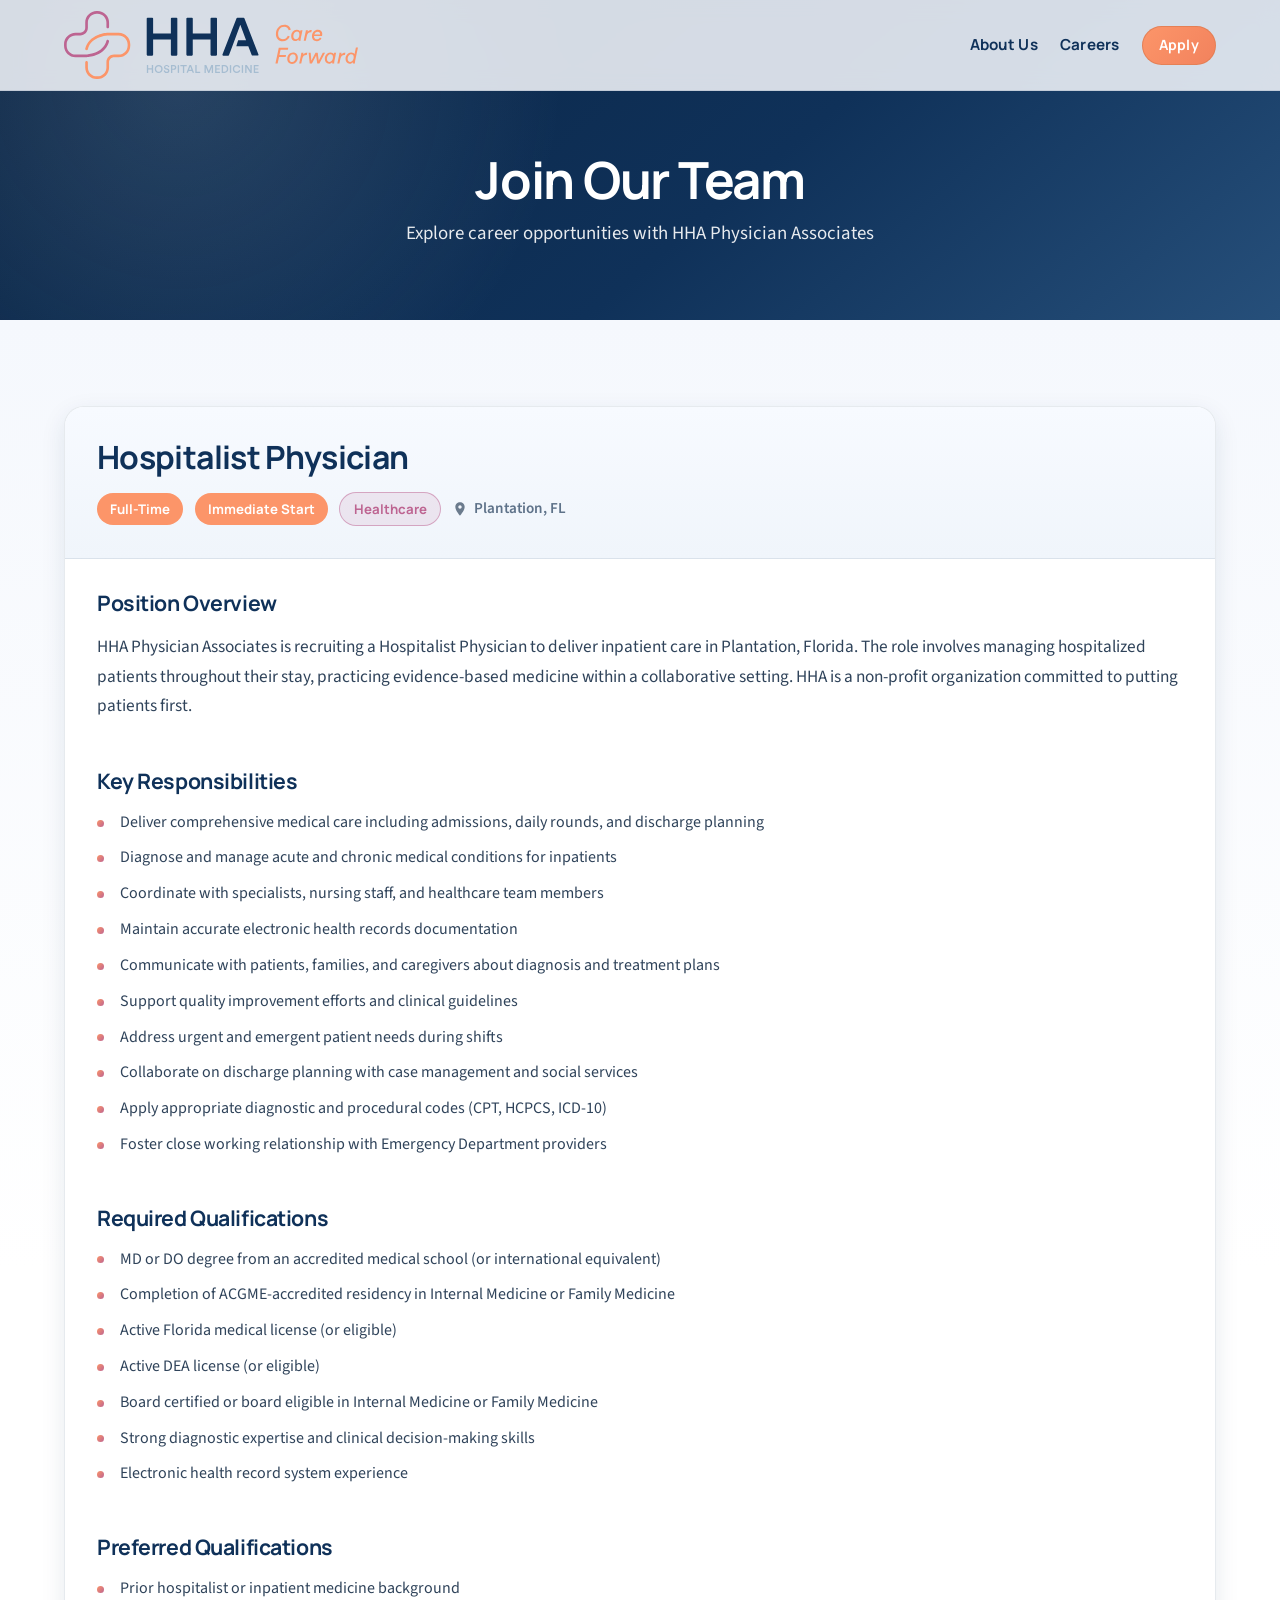
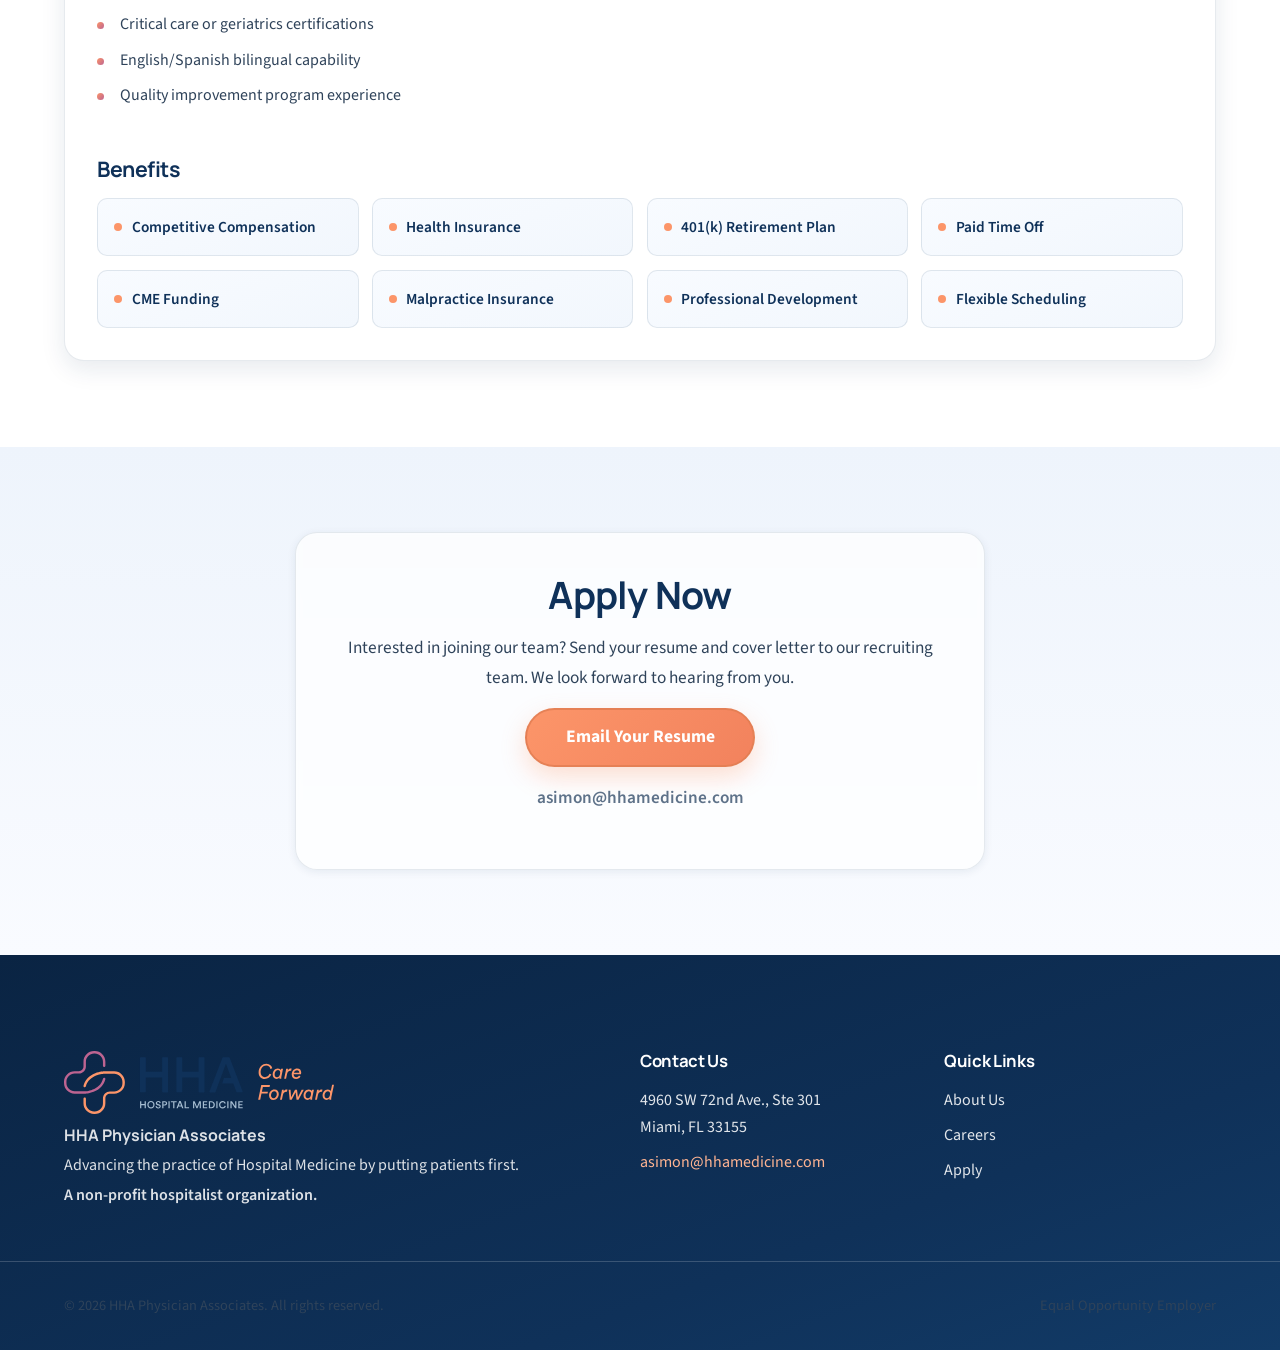
==== commit 8f16957f: "Update footer copyright to 2026" ====
--- a/careers.html
+++ b/careers.html
@@ -175,7 +175,7 @@
     </div>
     <div class="footer-bottom">
       <div class="container footer-bottom-inner">
-        <p>&copy; 2025 HHA Physician Associates. All rights reserved.</p>
+        <p>&copy; 2026 HHA Physician Associates. All rights reserved.</p>
         <p>Equal Opportunity Employer</p>
       </div>
     </div>
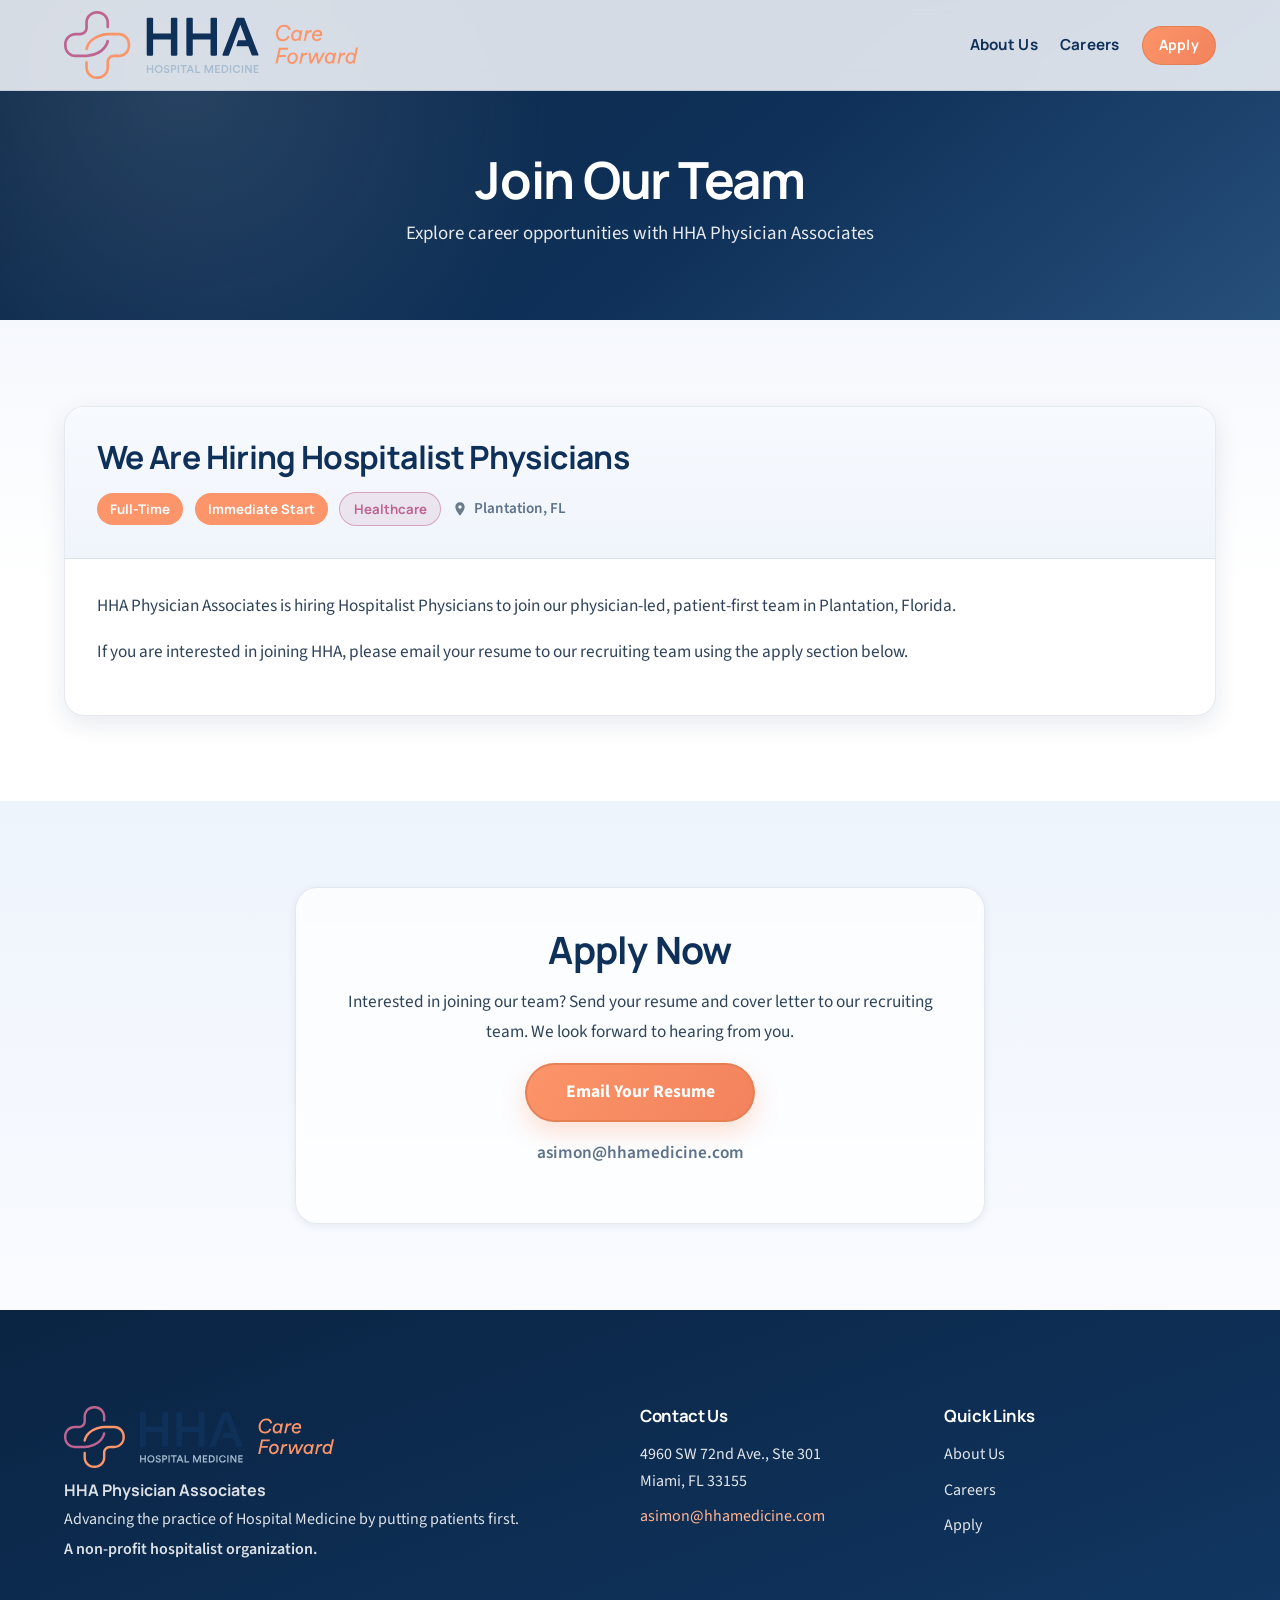
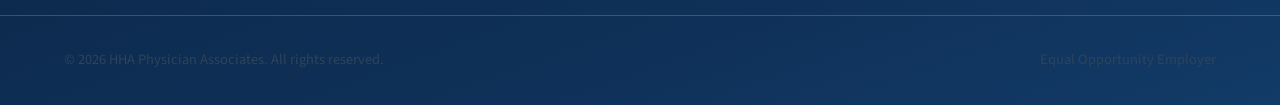
==== commit 28bc07af: "Simplify careers page to hiring announcement only" ====
--- a/careers.html
+++ b/careers.html
@@ -59,7 +59,7 @@
       <div class="container">
         <article class="job-card">
           <div class="job-header">
-            <h2>Hospitalist Physician</h2>
+            <h2>We Are Hiring Hospitalist Physicians</h2>
             <div class="job-meta">
               <span class="badge">Full-Time</span>
               <span class="badge">Immediate Start</span>
@@ -74,55 +74,12 @@
           </div>
 
           <div class="job-body">
-            <h3>Position Overview</h3>
             <p class="job-intro">
-              HHA Physician Associates is recruiting a Hospitalist Physician to deliver inpatient care in Plantation, Florida. The role involves managing hospitalized patients throughout their stay, practicing evidence-based medicine within a collaborative setting. HHA is a non-profit organization committed to putting patients first.
+              HHA Physician Associates is hiring Hospitalist Physicians to join our physician-led, patient-first team in Plantation, Florida.
             </p>
-
-            <h3>Key Responsibilities</h3>
-            <ul>
-              <li>Deliver comprehensive medical care including admissions, daily rounds, and discharge planning</li>
-              <li>Diagnose and manage acute and chronic medical conditions for inpatients</li>
-              <li>Coordinate with specialists, nursing staff, and healthcare team members</li>
-              <li>Maintain accurate electronic health records documentation</li>
-              <li>Communicate with patients, families, and caregivers about diagnosis and treatment plans</li>
-              <li>Support quality improvement efforts and clinical guidelines</li>
-              <li>Address urgent and emergent patient needs during shifts</li>
-              <li>Collaborate on discharge planning with case management and social services</li>
-              <li>Apply appropriate diagnostic and procedural codes (CPT, HCPCS, ICD-10)</li>
-              <li>Foster close working relationship with Emergency Department providers</li>
-            </ul>
-
-            <h3>Required Qualifications</h3>
-            <ul>
-              <li>MD or DO degree from an accredited medical school (or international equivalent)</li>
-              <li>Completion of ACGME-accredited residency in Internal Medicine or Family Medicine</li>
-              <li>Active Florida medical license (or eligible)</li>
-              <li>Active DEA license (or eligible)</li>
-              <li>Board certified or board eligible in Internal Medicine or Family Medicine</li>
-              <li>Strong diagnostic expertise and clinical decision-making skills</li>
-              <li>Electronic health record system experience</li>
-            </ul>
-
-            <h3>Preferred Qualifications</h3>
-            <ul>
-              <li>Prior hospitalist or inpatient medicine background</li>
-              <li>Critical care or geriatrics certifications</li>
-              <li>English/Spanish bilingual capability</li>
-              <li>Quality improvement program experience</li>
-            </ul>
-
-            <h3>Benefits</h3>
-            <div class="benefits-grid">
-              <div class="benefit-item">Competitive Compensation</div>
-              <div class="benefit-item">Health Insurance</div>
-              <div class="benefit-item">401(k) Retirement Plan</div>
-              <div class="benefit-item">Paid Time Off</div>
-              <div class="benefit-item">CME Funding</div>
-              <div class="benefit-item">Malpractice Insurance</div>
-              <div class="benefit-item">Professional Development</div>
-              <div class="benefit-item">Flexible Scheduling</div>
-            </div>
+            <p>
+              If you are interested in joining HHA, please email your resume to our recruiting team using the apply section below.
+            </p>
           </div>
         </article>
       </div>
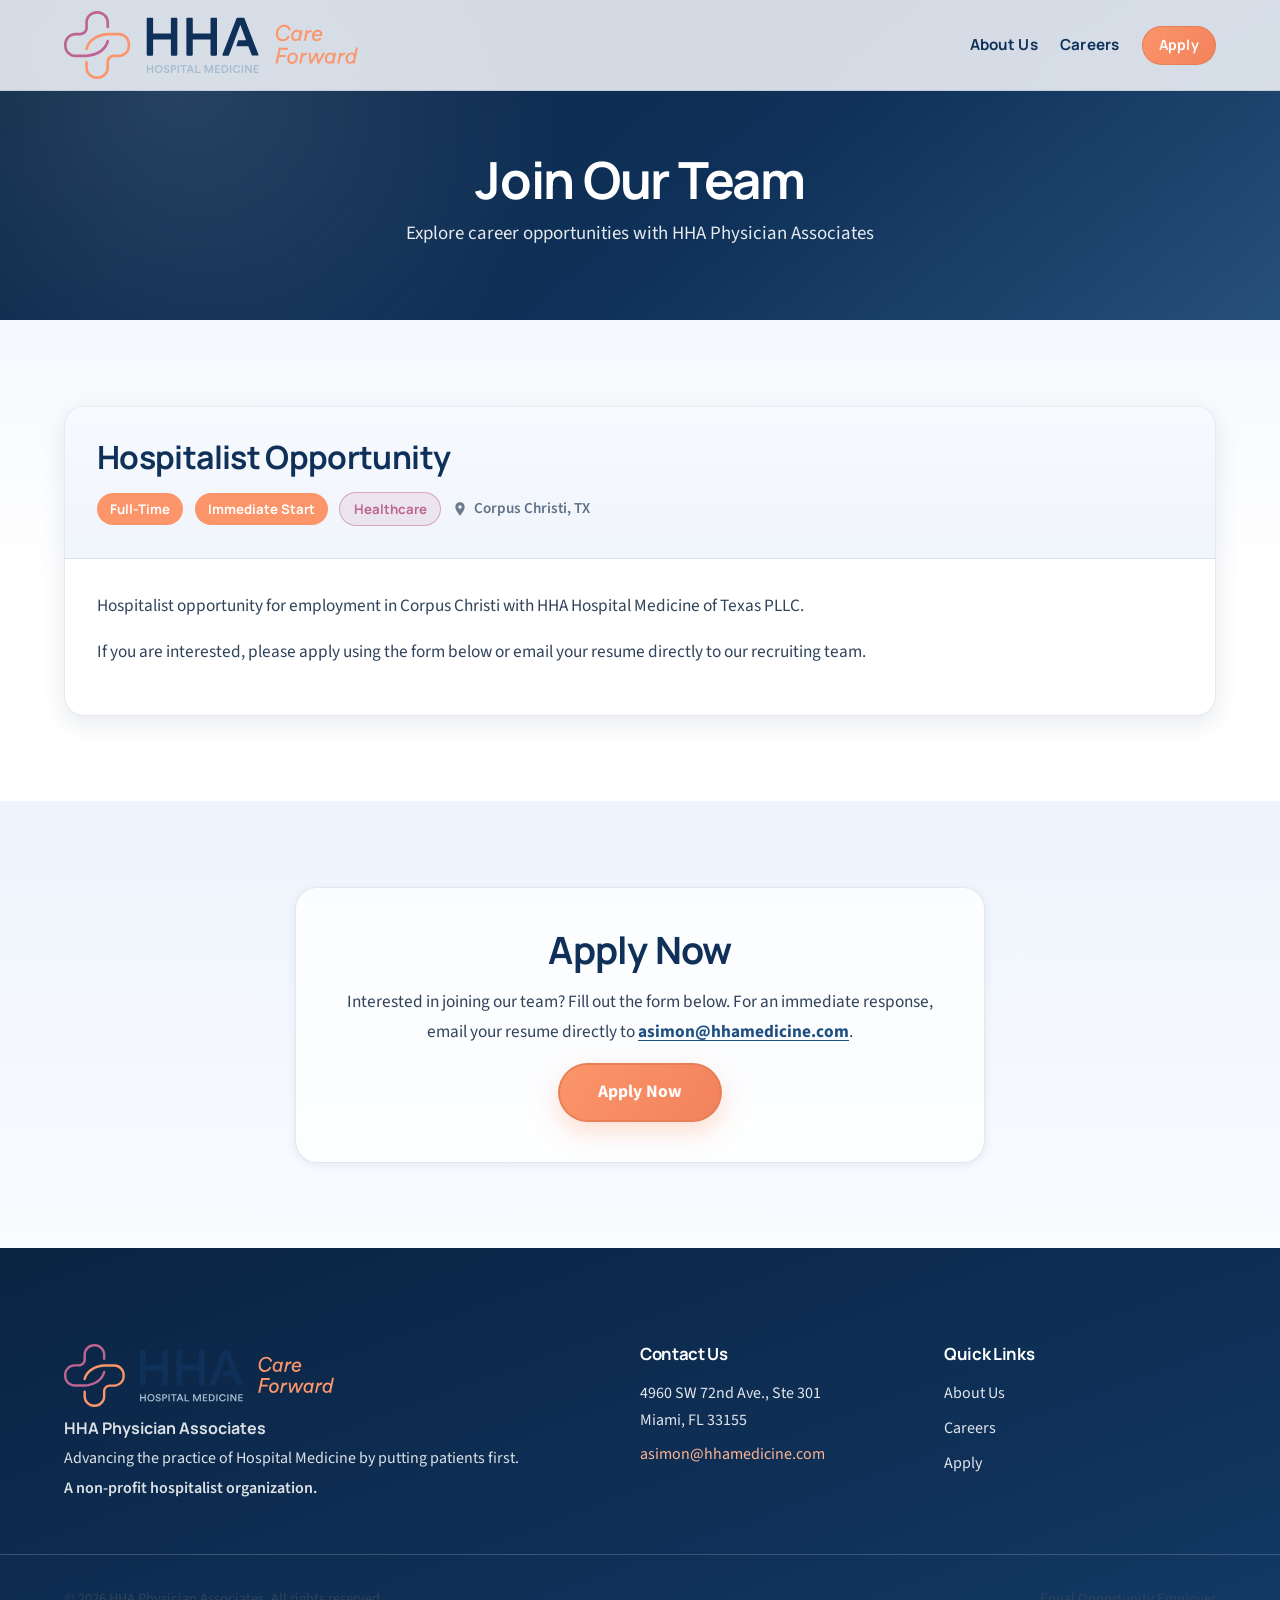
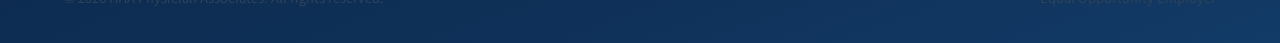
==== commit a2c7d3ea: "feat(careers): add Corpus Christi job posting with application form Replace Plantation, FL listing w" ====
--- a/careers.html
+++ b/careers.html
@@ -3,10 +3,10 @@
 <head>
   <meta charset="UTF-8">
   <meta name="viewport" content="width=device-width, initial-scale=1.0">
-  <meta name="description" content="Join HHA Physician Associates — a non-profit hospitalist group seeking experienced hospital medicine providers in Florida and Texas.">
+  <meta name="description" content="Join HHA Hospital Medicine of Texas PLLC — hospitalist opportunity for employment in Corpus Christi, TX.">
 
   <meta property="og:title" content="Careers | HHA Physician Associates">
-  <meta property="og:description" content="Join our physician-led, academically minded team. Now hiring hospitalist physicians in Florida and Texas.">
+  <meta property="og:description" content="Hospitalist opportunity for employment in Corpus Christi with HHA Hospital Medicine of Texas PLLC.">
   <meta property="og:type" content="website">
 
   <link rel="preconnect" href="https://fonts.googleapis.com">
@@ -59,7 +59,7 @@
       <div class="container">
         <article class="job-card">
           <div class="job-header">
-            <h2>We Are Hiring Hospitalist Physicians</h2>
+            <h2>Hospitalist Opportunity</h2>
             <div class="job-meta">
               <span class="badge">Full-Time</span>
               <span class="badge">Immediate Start</span>
@@ -68,17 +68,17 @@
                 <svg width="16" height="16" viewBox="0 0 24 24" fill="none" aria-hidden="true">
                   <path d="M12 2C8.13 2 5 5.13 5 9c0 5.25 7 13 7 13s7-7.75 7-13c0-3.87-3.13-7-7-7zm0 9.5c-1.38 0-2.5-1.12-2.5-2.5s1.12-2.5 2.5-2.5 2.5 1.12 2.5 2.5-1.12 2.5-2.5 2.5z" fill="#6B7B8D"/>
                 </svg>
-                Plantation, FL
+                Corpus Christi, TX
               </span>
             </div>
           </div>
 
           <div class="job-body">
             <p class="job-intro">
-              HHA Physician Associates is hiring Hospitalist Physicians to join our physician-led, patient-first team in Plantation, Florida.
+              Hospitalist opportunity for employment in Corpus Christi with HHA Hospital Medicine of Texas PLLC.
             </p>
             <p>
-              If you are interested in joining HHA, please email your resume to our recruiting team using the apply section below.
+              If you are interested, please apply using the form below or email your resume directly to our recruiting team.
             </p>
           </div>
         </article>
@@ -90,13 +90,41 @@
       <div class="container">
         <div class="apply-content">
           <h2>Apply Now</h2>
-          <p>Interested in joining our team? Send your resume and cover letter to our recruiting team. We look forward to hearing from you.</p>
-          <a href="mailto:asimon@hhamedicine.com?subject=Hospitalist%20Physician%20Application" class="btn btn-accent btn-lg">
-            Email Your Resume
-          </a>
-          <p class="apply-email">
-            asimon@hhamedicine.com
-          </p>
+          <p>Interested in joining our team? Fill out the form below. For an immediate response, email your resume directly to <a href="mailto:asimon@hhamedicine.com" class="apply-email-link">asimon@hhamedicine.com</a>.</p>
+
+          <div id="application-form-wrapper">
+            <button type="button" id="show-form-btn" class="btn btn-accent btn-lg">Apply Now</button>
+
+            <form id="application-form" class="application-form" style="display: none;" novalidate>
+              <div class="form-group">
+                <label for="applicant-name">Full Name <span class="required">*</span></label>
+                <input type="text" id="applicant-name" name="name" required autocomplete="name">
+              </div>
+              <div class="form-group">
+                <label for="applicant-email">Email <span class="required">*</span></label>
+                <input type="email" id="applicant-email" name="email" required autocomplete="email">
+              </div>
+              <div class="form-group">
+                <label for="applicant-phone">Phone</label>
+                <input type="tel" id="applicant-phone" name="phone" autocomplete="tel">
+              </div>
+              <div class="form-group">
+                <label for="applicant-message">Cover Letter / Message</label>
+                <textarea id="applicant-message" name="message" rows="5"></textarea>
+              </div>
+              <p class="form-note">Please email your resume to <a href="mailto:asimon@hhamedicine.com">asimon@hhamedicine.com</a>.</p>
+              <button type="submit" class="btn btn-accent btn-lg">Submit Application</button>
+            </form>
+          </div>
+
+          <div id="thank-you-message" class="thank-you-message" style="display: none;">
+            <svg width="48" height="48" viewBox="0 0 24 24" fill="none" aria-hidden="true">
+              <path d="M12 2C6.48 2 2 6.48 2 12s4.48 10 10 10 10-4.48 10-10S17.52 2 12 2zm-2 15l-5-5 1.41-1.41L10 14.17l7.59-7.59L19 8l-9 9z" fill="currentColor"/>
+            </svg>
+            <h3>Thank you for applying!</h3>
+            <p>We have received your application and will be in touch soon.</p>
+            <p>For an immediate response, please email <a href="mailto:asimon@hhamedicine.com" class="apply-email-link">asimon@hhamedicine.com</a>.</p>
+          </div>
         </div>
       </div>
     </section>
--- a/css/styles.css
+++ b/css/styles.css
@@ -828,6 +828,118 @@
   font-weight: 600;
 }
 
+.apply-email-link {
+  color: var(--color-primary-light);
+  font-weight: 700;
+  text-decoration: underline;
+  text-underline-offset: 3px;
+}
+
+.apply-email-link:hover,
+.apply-email-link:focus-visible {
+  color: var(--color-accent-dark);
+}
+
+/* Application Form */
+.application-form {
+  text-align: left;
+  margin-top: var(--space-lg);
+}
+
+.form-group {
+  margin-bottom: var(--space-md);
+}
+
+.form-group label {
+  display: block;
+  font-family: var(--font-heading);
+  font-weight: 700;
+  font-size: 0.92rem;
+  color: var(--color-primary);
+  margin-bottom: 0.35rem;
+}
+
+.form-group .required {
+  color: var(--color-error);
+}
+
+.form-group input,
+.form-group textarea {
+  width: 100%;
+  padding: 0.72rem 1rem;
+  font-family: var(--font-body);
+  font-size: 1rem;
+  color: var(--color-dark-gray);
+  background: var(--color-white);
+  border: 1.5px solid var(--color-light-gray);
+  border-radius: var(--radius-md);
+  transition: border-color 0.2s ease, box-shadow 0.2s ease;
+}
+
+.form-group input:focus,
+.form-group textarea:focus {
+  outline: none;
+  border-color: var(--color-primary-light);
+  box-shadow: 0 0 0 3px rgba(30, 79, 130, 0.12);
+}
+
+.form-group input.invalid,
+.form-group textarea.invalid {
+  border-color: var(--color-error);
+}
+
+.form-group textarea {
+  resize: vertical;
+  min-height: 100px;
+}
+
+.form-note {
+  font-size: 0.9rem;
+  color: var(--color-medium-gray);
+  margin-bottom: var(--space-md);
+}
+
+.form-note a {
+  color: var(--color-primary-light);
+  font-weight: 600;
+  text-decoration: underline;
+  text-underline-offset: 2px;
+}
+
+/* Thank You Message */
+.thank-you-message {
+  padding: var(--space-xl) var(--space-md);
+  text-align: center;
+  animation: fadeInUp 0.5s ease;
+}
+
+.thank-you-message svg {
+  color: #2e9e5a;
+  margin-bottom: var(--space-md);
+}
+
+.thank-you-message h3 {
+  font-size: 1.6rem;
+  color: var(--color-primary);
+  margin-bottom: var(--space-sm);
+}
+
+.thank-you-message p {
+  font-size: 1.06rem;
+  margin-bottom: var(--space-sm);
+}
+
+@keyframes fadeInUp {
+  from {
+    opacity: 0;
+    transform: translateY(16px);
+  }
+  to {
+    opacity: 1;
+    transform: translateY(0);
+  }
+}
+
 /* ============================================
    Subtle Motion
    ============================================ */
